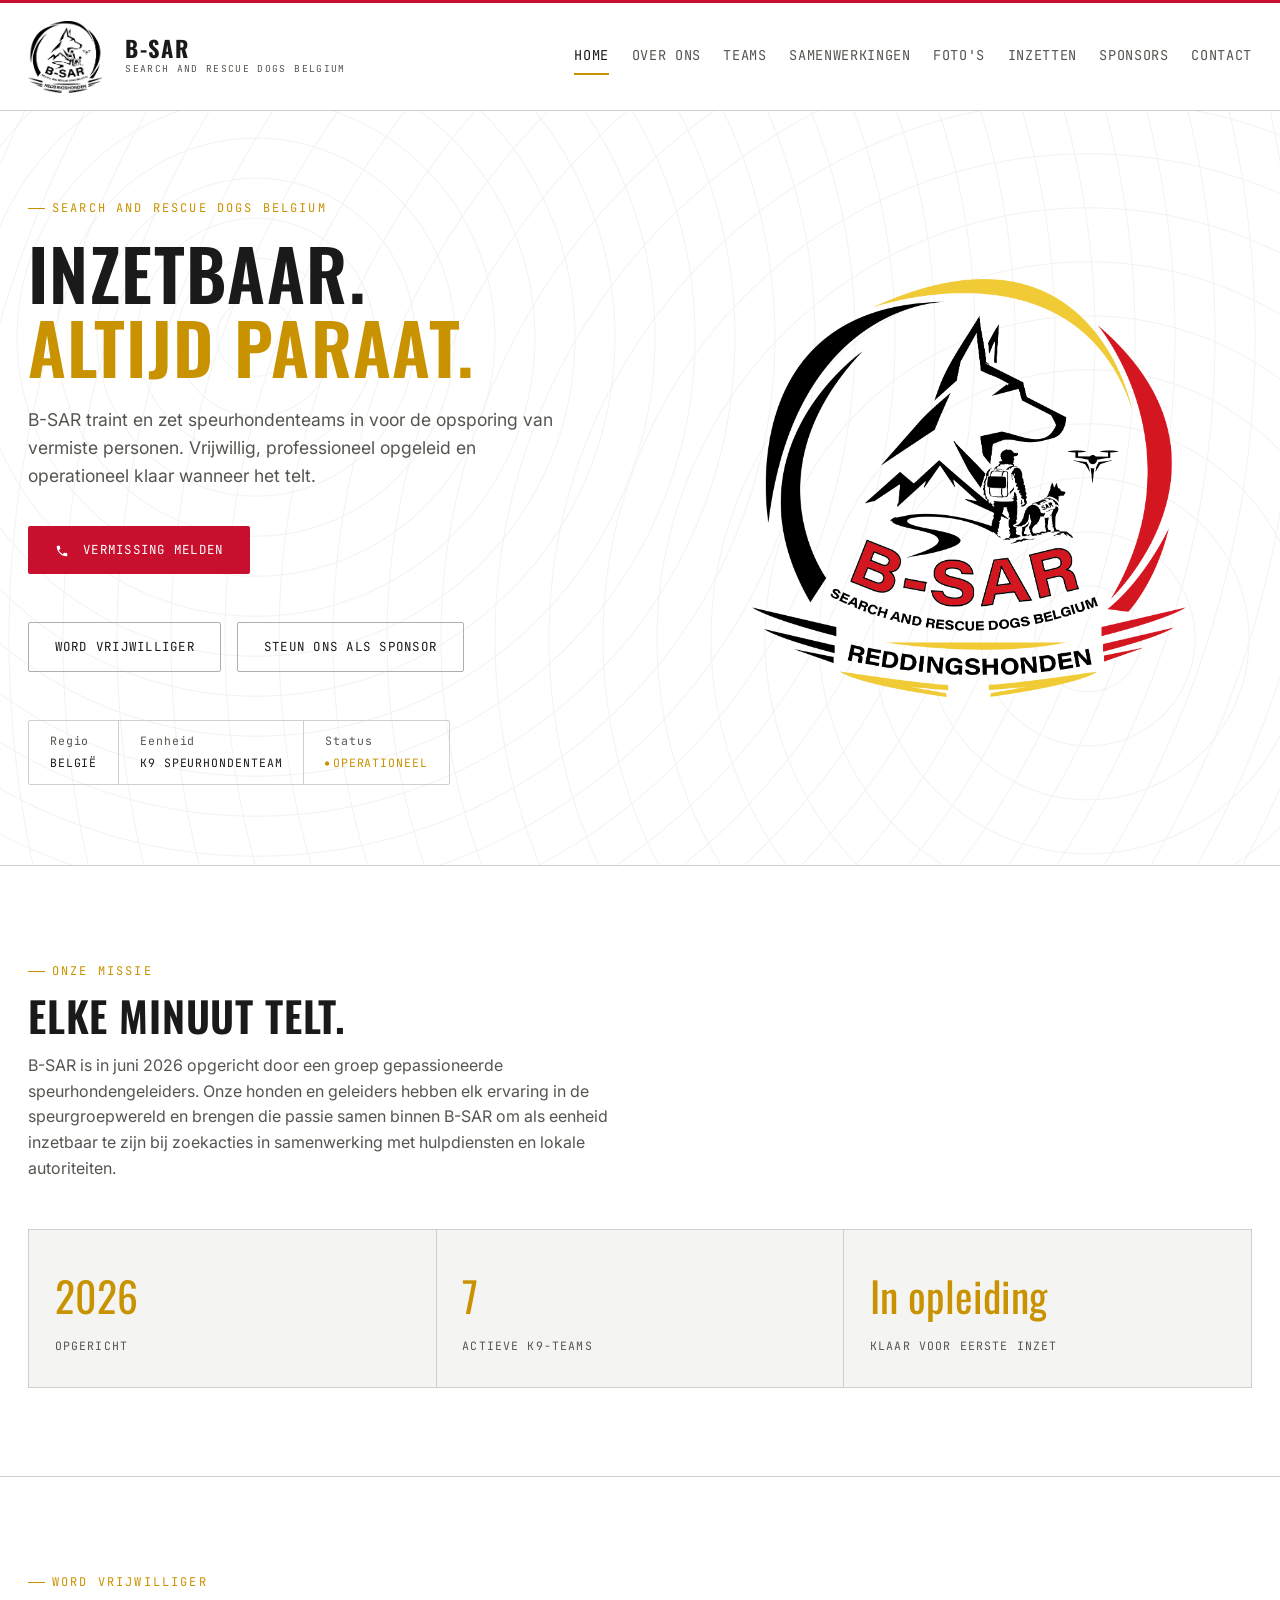
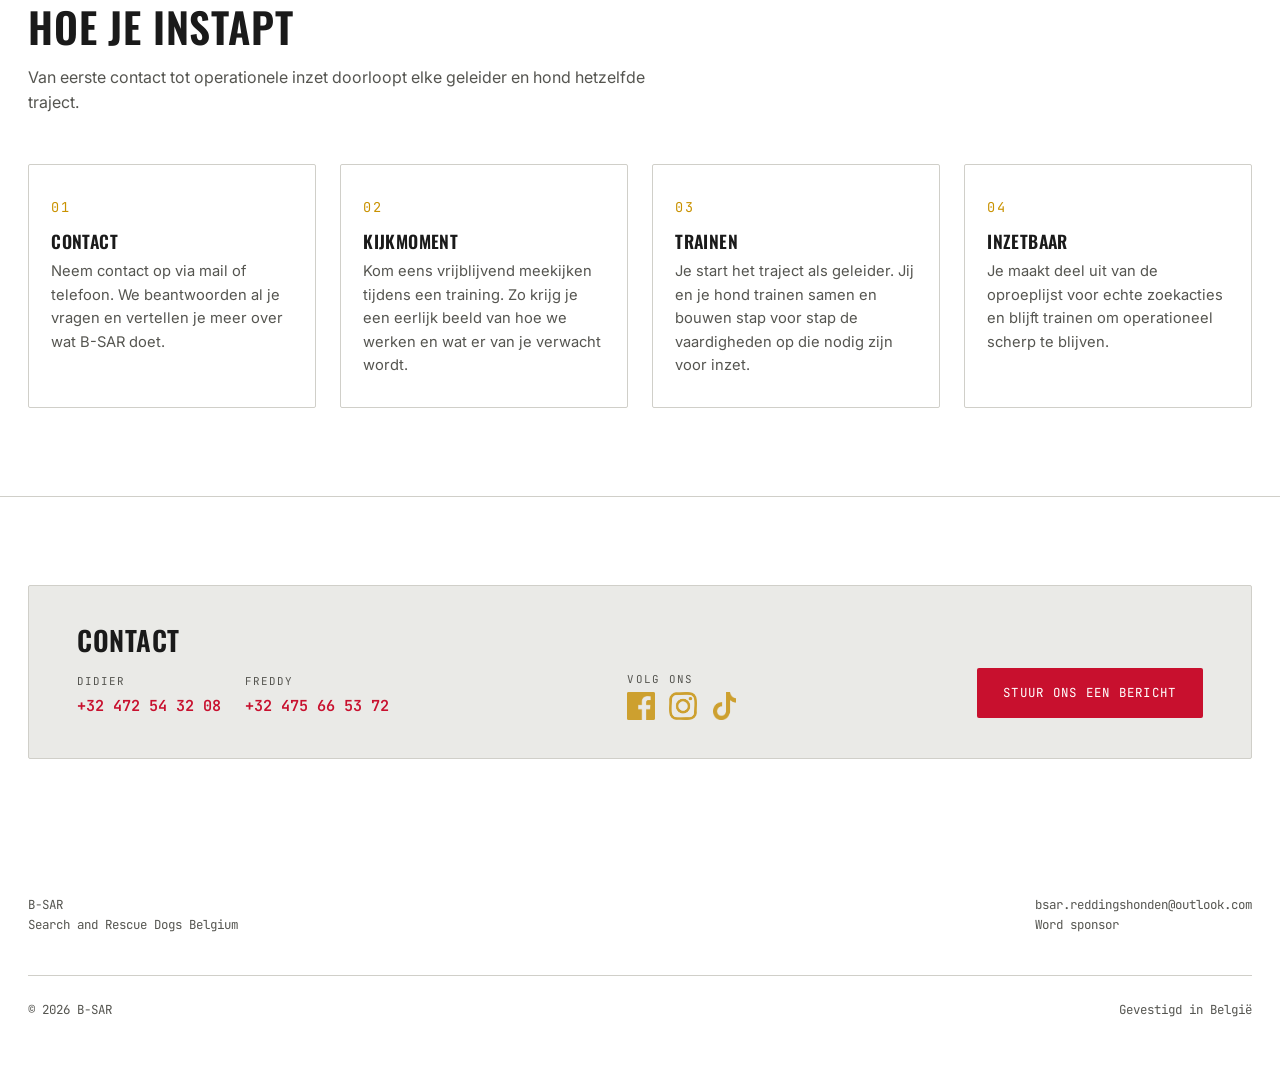
==== index.html @ 15062b4c "LOGO kleur naar ZWART" ====
<!DOCTYPE html>
<html lang="nl">
<head>
<meta charset="UTF-8">
<meta name="viewport" content="width=device-width, initial-scale=1.0">
<title>B-SAR - Search and Rescue Dogs Belgium</title>
<meta name="description" content="B-SAR is een Belgisch vrijwilligersteam van speurhonden en geleiders, opgericht in 2026 voor de opsporing van vermiste personen in België. Bij een vermissing: bel Didier +32 472 54 32 08 of Freddy +32 475 66 53 72.">
  <link rel="icon" type="image/x-icon" href="assets/favicoon/favicon.ico">
  <link rel="icon" type="image/svg+xml" href="assets/favicoon/favicon.svg">
  <link rel="icon" type="image/png" sizes="96x96" href="assets/favicoon/favicon-96x96.png">
  <link rel="apple-touch-icon" sizes="180x180" href="assets/favicoon/apple-touch-icon.png">
  <link rel="manifest" href="assets/favicoon/site.webmanifest">
  <link rel="preconnect" href="https://fonts.googleapis.com">
<link href="https://fonts.googleapis.com/css2?family=Oswald:wght@500;600;700&family=Inter:wght@400;500;600&family=JetBrains+Mono:wght@400;500&display=swap" rel="stylesheet">
<link rel="canonical" href="https://b-sar.be/">
<link rel="stylesheet" href="assets/style.css">
</head>
<body>

<header class="site-header">
  <div class="nav-bar">
    <a href="index.html" class="brand">
      <img src="assets/Logo/B-SARLOGO-ZWART.png" alt="B-SAR Search and Rescue Dogs Belgium - logo navigatie" class="brand-logo">
      <span class="brand-text">
        <span class="brand-title">B-SAR</span>
        <span class="brand-sub">Search and Rescue Dogs Belgium</span>
      </span>
    </a>
            <nav class="main-nav">
      <a href="index.html" class="active">Home</a>
      <a href="over-ons.html">Over ons</a>
      <a href="teams.html">Teams</a>
      <a href="samenwerkingen.html">Samenwerkingen</a>
      <a href="fotos.html">Foto's</a>
      <a href="inzetten.html">Inzetten</a>
      <a href="sponsors.html">Sponsors</a>
      <a href="#contact">Contact</a>
    </nav>
    <button class="nav-toggle" id="navToggle" aria-label="Menu openen">
      <span></span><span></span><span></span>
    </button>
  </div>
</header>

<main>

  <section class="hero">
    <div class="wrap hero-inner">
      <div class="hero-layout">
        <div class="hero-text">
          <span class="eyebrow">Search and Rescue Dogs Belgium</span>
          <h1>Inzetbaar.<br><span class="accent">Altijd paraat.</span></h1>
          <p class="lead">
            B-SAR traint en zet speurhondenteams in voor de opsporing
            van vermiste personen. Vrijwillig, professioneel opgeleid en
            operationeel klaar wanneer het telt.
          </p>
          <div class="cta-row">
            <div class="btn-contact-wrap">
              <button class="btn btn-contact" onclick="this.parentElement.classList.toggle('open')">
                <svg width="14" height="14" viewBox="0 0 24 24" fill="white" style="vertical-align:middle;margin-right:0.5em"><path d="M6.6 10.8c1.4 2.8 3.8 5.1 6.6 6.6l2.2-2.2c.3-.3.7-.4 1-.2 1.1.4 2.3.6 3.6.6.6 0 1 .4 1 1V20c0 .6-.4 1-1 1-9.4 0-17-7.6-17-17 0-.6.4-1 1-1h3.5c.6 0 1 .4 1 1 0 1.3.2 2.5.6 3.6.1.3 0 .7-.2 1L6.6 10.8z"/></svg>
                Vermissing melden
              </button>
              <div class="contact-dropdown">
                <p class="contact-label">Bel ons direct bij een vermissing</p>
                <a href="tel:+32472543208" class="contact-number">
                  <span class="contact-name">Didier</span>
                  <span class="contact-tel">+32 472 54 32 08</span>
                </a>
                <a href="tel:+32475665372" class="contact-number">
                  <span class="contact-name">Freddy</span>
                  <span class="contact-tel">+32 475 66 53 72</span>
                </a>
              </div>
            </div>
          </div>
          <div class="cta-row">
            <a href="#vrijwilliger" class="btn btn-outline">Word vrijwilliger</a>
            <a href="sponsors.html" class="btn btn-outline">Steun ons als sponsor</a>
          </div>
          <div class="status-strip">
            <div class="status-item">
              <span class="label">Regio</span>
              <span class="value">België</span>
            </div>
            <div class="status-item">
              <span class="label">Eenheid</span>
              <span class="value">K9 Speurhondenteam</span>
            </div>
            <div class="status-item">
              <span class="label">Status</span>
              <span class="value live">Operationeel</span>
            </div>
          </div>
        </div>
        <div class="hero-logo">
          <img src="assets/Logo/B-SARLOGO-KLEUR.png" alt="B-SAR Search and Rescue Dogs Belgium - speurhondenteam logo">
        </div>
      </div>
    </div>
  </section>

  <section id="missie">
    <div class="wrap">
      <div class="section-head">
        <span class="eyebrow">Onze missie</span>
        <h2>Elke minuut telt.</h2>
        <p>
          B-SAR is in juni 2026 opgericht door een groep gepassioneerde speurhondengeleiders.
          Onze honden en geleiders hebben elk ervaring in de speurgroepwereld
          en brengen die passie samen binnen B-SAR om als eenheid inzetbaar te zijn bij zoekacties
          in samenwerking met hulpdiensten en lokale autoriteiten.
        </p>
      </div>
      <div class="stat-grid">
        <div class="stat-card">
          <div class="num">2026</div>
          <div class="label">Opgericht</div>
        </div>
        <div class="stat-card">
          <div class="num">7</div>
          <div class="label">Actieve K9-teams</div>
        </div>
        <div class="stat-card">
          <div class="num">In opleiding</div>
          <div class="label">Klaar voor eerste inzet</div>
        </div>
      </div>
    </div>
  </section>

  <section id="vrijwilliger">
    <div class="wrap">
      <div class="section-head">
        <span class="eyebrow">Word vrijwilliger</span>
        <h2>Hoe je instapt</h2>
        <p>Van eerste contact tot operationele inzet doorloopt elke geleider en hond hetzelfde traject.</p>
      </div>
      <div class="step-grid">
        <div class="step-card">
          <span class="step-num">01</span>
          <h3>Contact</h3>
          <p>Neem contact op via mail of telefoon. We beantwoorden al je vragen en vertellen je meer over wat B-SAR doet.</p>
        </div>
        <div class="step-card">
          <span class="step-num">02</span>
          <h3>Kijkmoment</h3>
          <p>Kom eens vrijblijvend meekijken tijdens een training. Zo krijg je een eerlijk beeld van hoe we werken en wat er van je verwacht wordt.</p>
        </div>
        <div class="step-card">
          <span class="step-num">03</span>
          <h3>Trainen</h3>
          <p>Je start het traject als geleider. Jij en je hond trainen samen en bouwen stap voor stap de vaardigheden op die nodig zijn voor inzet.</p>
        </div>
        <div class="step-card">
          <span class="step-num">04</span>
          <h3>Inzetbaar</h3>
          <p>Je maakt deel uit van de oproeplijst voor echte zoekacties en blijft trainen om operationeel scherp te blijven.</p>
        </div>
      </div>
    </div>
  </section>

<section id="contact">
  <div class="wrap">
    <div class="cta-band">
      
      <!-- Linkerkant: Titel & Telefoonnummers -->
      <div class="cta-band-left">
        <h2>Contact</h2>
        <div class="cta-numbers">
          <div class="cta-number-item">
            <span class="cta-num-name">Didier</span>
            <a href="tel:+32472543208">+32 472 54 32 08</a>
          </div>
          <div class="cta-number-item">
            <span class="cta-num-name">Freddy</span>
            <a href="tel:+32475665372">+32 475 66 53 72</a>
          </div>
        </div>
      </div>

      <!-- Midden: Social Media -->
      <div class="cta-socials">
        <span class="cta-socials-label">Volg ons</span>
        <div class="cta-socials-icons">
          <a href="https://www.facebook.com/profile.php?id=61591280765750" target="_blank" rel="noopener noreferrer" title="Facebook" class="social-icon-btn">
            <img src="assets/SocialmediaLogo/facebook.png" alt="Facebook">
          </a>
          <a href="https://www.instagram.com/bsar.reddingshonden/" target="_blank" rel="noopener noreferrer" title="Instagram" class="social-icon-btn">
            <img src="assets/SocialmediaLogo/Insta.png" alt="Instagram">
          </a>
          <a href="https://www.tiktok.com/@bsar2026" target="_blank" rel="noopener noreferrer" title="TikTok" class="social-icon-btn">
            <img src="assets/SocialmediaLogo/Tiktok.png" alt="TikTok">
          </a>
        </div>
      </div>

      <!-- Rechterkant: Knop -->
      <div class="cta-band-right">
        <a href="mailto:bsar.reddingshonden@outlook.com" class="btn btn-primary">Stuur ons een bericht</a>
      </div>

    </div>
  </div>
</section>

</main>

<footer class="site-footer">
  <div class="wrap">
    <div class="footer-grid">
      <div>B-SAR<br>Search and Rescue Dogs Belgium</div>
      <div>
        <a href="mailto:bsar.reddingshonden@outlook.com">bsar.reddingshonden@outlook.com</a><br>
        <a href="sponsors.html">Word sponsor</a>
      </div>
    </div>
    <div class="footer-bottom">
      <span>© 2026 B-SAR</span>
      <span>Gevestigd in België</span>
    </div>
  </div>
</footer>

<script>
const toggle = document.getElementById('navToggle');
const nav = document.querySelector('nav.main-nav');
toggle.addEventListener('click', () => {
  toggle.classList.toggle('open');
  nav.classList.toggle('open');
});
document.addEventListener('click', (e) => {
  if (!e.target.closest('header')) {
    toggle.classList.remove('open');
    nav.classList.remove('open');
  }
});
</script>
</body>
</html>
---- assets/style.css ----
/* ===========================================================
   B-SAR - design tokens
   =========================================================== */
:root {
  --color-black: #ffffff;
  --color-charcoal: #f4f4f2;
  --color-panel: #eaeae7;
  --color-bone: #1a1a1a;
  --color-bone-dim: #555550;
  --color-yellow: #c99200;
  --color-red: #c8102e;
  --color-steel: #d0cfc9;
  --color-steel-light: #b0afa9;

  --font-display: "Oswald", sans-serif;
  --font-body: "Inter", sans-serif;
  --font-mono: "JetBrains Mono", monospace;

  --radius: 2px;
  --gap-section: 7rem;
  --content-width: 1280px;
}

* { box-sizing: border-box; margin: 0; padding: 0; }

html { scroll-behavior: smooth; }

body {
  background: var(--color-black);
  color: var(--color-bone);
  font-family: var(--font-body);
  line-height: 1.6;
  -webkit-font-smoothing: antialiased;
}

img { max-width: 100%; display: block; }
a { color: inherit; text-decoration: none; }

.wrap {
  max-width: var(--content-width);
  margin: 0 auto;
  padding: 0 1.75rem;
}

h1, h2, h3 {
  font-family: var(--font-display);
  text-transform: uppercase;
  letter-spacing: 0.02em;
  font-weight: 600;
  line-height: 1.05;
}

.eyebrow {
  font-family: var(--font-mono);
  font-size: 0.75rem;
  letter-spacing: 0.18em;
  text-transform: uppercase;
  color: var(--color-yellow);
  display: inline-flex;
  align-items: center;
  gap: 0.6em;
}
.eyebrow::before {
  content: "";
  width: 1.4em;
  height: 1px;
  background: var(--color-yellow);
}

/* ===========================================================
   HEADER / NAV
   =========================================================== */
header.site-header {
  position: sticky;
  top: 0;
  z-index: 50;
  background: rgba(255, 255, 255, 0.95);
  backdrop-filter: blur(6px);
  border-bottom: 1px solid var(--color-steel);
  border-top: 3px solid var(--color-red);
}

.nav-bar {
  display: flex;
  align-items: center;
  justify-content: space-between;
  padding: 1.1rem 1.75rem;
  max-width: var(--content-width);
  margin: 0 auto;
}

.brand {
  display: flex;
  align-items: center;
  gap: 0.7rem;
  font-family: var(--font-display);
  font-size: 1.15rem;
  letter-spacing: 0.04em;
  text-transform: uppercase;
}

.brand-logo {
  height: 72px;
  width: auto;
  display: block;
}

.brand-text {
  display: flex;
  flex-direction: column;
  justify-content: center;
  gap: 0.1rem;
}
.brand-title {
  font-family: var(--font-display);
  font-size: 1.4rem;
  font-weight: 700;
  letter-spacing: 0.06em;
  text-transform: uppercase;
  color: var(--color-bone);
  line-height: 1;
}
.brand-sub {
  font-family: var(--font-mono);
  font-size: 0.6rem;
  letter-spacing: 0.14em;
  text-transform: uppercase;
  color: var(--color-bone-dim);
}

.brand small {
  display: block;
  font-family: var(--font-mono);
  font-size: 0.6rem;
  letter-spacing: 0.18em;
  color: var(--color-bone-dim);
  text-transform: uppercase;
  margin-top: 2px;
}

nav.main-nav {
  display: flex;
  gap: 1.4rem;
  font-family: var(--font-mono);
  font-size: 0.85rem;
  letter-spacing: 0.05em;
  text-transform: uppercase;
}

nav.main-nav a {
  color: var(--color-bone-dim);
  padding: 0.4rem 0;
  border-bottom: 2px solid transparent;
  transition: color 0.2s, border-color 0.2s;
}
nav.main-nav a:hover,
nav.main-nav a.active {
  color: var(--color-bone);
  border-color: var(--color-yellow);
}

.nav-toggle { display: none; }

/* ===========================================================
   HERO
   =========================================================== */
.hero {
  position: relative;
  padding: 5rem 0 5rem;
  overflow: visible;
  border-bottom: 1px solid var(--color-steel);
}

.hero::before {
  content: "";
  position: absolute;
  inset: 0;
  opacity: 0.16;
  background-image:
    repeating-radial-gradient(circle at 20% 30%, transparent 0, transparent 38px, var(--color-steel-light) 39px, transparent 40px),
    repeating-radial-gradient(circle at 85% 70%, transparent 0, transparent 52px, var(--color-steel-light) 53px, transparent 54px);
  pointer-events: none;
  overflow: hidden;
}

.hero-layout {
  display: grid;
  grid-template-columns: 1fr 500px;
  align-items: center;
  gap: 4rem;
}
.hero-logo {
  width: 500px;
  flex-shrink: 0;
  display: flex;
  flex-direction: row;
  align-items: center;
  justify-content: center;
  gap: 1.5rem;
}
.hero-logo img {
  width: 220px;
  height: auto;
  flex-shrink: 0;
}
.hero-brand-block {
  display: flex;
  flex-direction: column;
  justify-content: center;
}
.hero-brand-name {
  display: block;
  font-family: var(--font-display);
  font-size: 2.6rem;
  font-weight: 700;
  letter-spacing: 0.06em;
  text-transform: uppercase;
  color: var(--color-bone);
  line-height: 1;
}
.hero-brand-sub {
  display: block;
  font-family: var(--font-mono);
  font-size: 0.72rem;
  letter-spacing: 0.18em;
  text-transform: uppercase;
  color: var(--color-bone-dim);
  margin-top: 0.4rem;
}
.hero-logo img {
  width: 100%;
  height: auto;
}
@media (max-width: 860px) {
  .hero-layout {
    grid-template-columns: 1fr;
  }
  .hero-logo {
    width: 300px;
    margin: 0 auto;
  }
}

.hero-inner { position: relative; max-width: var(--content-width); }

.hero h1 {
  font-size: clamp(2.6rem, 6vw, 4.4rem);
  margin: 1.1rem 0 1.4rem;
}
.hero h1 .accent { color: var(--color-yellow); }

.hero p.lead {
  font-size: 1.1rem;
  color: var(--color-bone-dim);
  max-width: 540px;
  margin-bottom: 2.2rem;
}

.cta-row { display: flex; gap: 1rem; flex-wrap: wrap; margin-bottom: 3rem; align-items: flex-start; }

.btn-contact-wrap {
  position: relative;
}
.btn-contact {
  font-family: var(--font-mono);
  font-size: 0.78rem;
  letter-spacing: 0.1em;
  text-transform: uppercase;
  padding: 0.9rem 1.6rem;
  border-radius: var(--radius);
  border: none;
  cursor: pointer;
  background: var(--color-red);
  color: #fff;
  transition: background 0.2s, transform 0.15s;
}
.btn-contact:hover { background: #e8112f; transform: translateY(-1px); }

.contact-dropdown {
  display: none;
  position: absolute;
  top: calc(100% + 0.6rem);
  left: 0;
  background: #fff;
  border: 1px solid var(--color-steel);
  border-radius: var(--radius);
  min-width: 260px;
  box-shadow: 0 8px 24px rgba(0,0,0,0.12);
  z-index: 100;
  overflow: hidden;
}
.btn-contact-wrap.open .contact-dropdown { display: block; }

.contact-label {
  font-family: var(--font-mono);
  font-size: 0.68rem;
  letter-spacing: 0.1em;
  text-transform: uppercase;
  color: var(--color-bone-dim);
  padding: 0.9rem 1.2rem 0.6rem;
  border-bottom: 1px solid var(--color-steel);
}
.contact-number {
  display: flex;
  justify-content: space-between;
  align-items: center;
  padding: 0.9rem 1.2rem;
  border-bottom: 1px solid var(--color-steel);
  transition: background 0.15s;
  text-decoration: none;
}
.contact-number:last-child { border-bottom: none; }
.contact-number:hover { background: #f4f4f2; }
.contact-name {
  font-family: var(--font-body);
  font-size: 0.88rem;
  color: #1a1a1a;
  font-weight: 500;
}
.contact-tel {
  font-family: var(--font-mono);
  font-size: 0.82rem;
  color: var(--color-red);
  font-weight: 600;
}

.btn {
  font-family: var(--font-mono);
  font-size: 0.78rem;
  letter-spacing: 0.1em;
  text-transform: uppercase;
  padding: 0.9rem 1.6rem;
  border-radius: var(--radius);
  border: 1px solid transparent;
  display: inline-block;
  transition: transform 0.15s, background 0.2s, border-color 0.2s;
}
.btn:hover { transform: translateY(-1px); }

.btn-primary {
  background: var(--color-red);
  color: #ffffff;
}
.btn-primary:hover { background: #e8112f; }

.btn-outline {
  border-color: var(--color-steel-light);
  color: var(--color-bone);
}
.btn-outline:hover { border-color: var(--color-bone); }

/* status readout strip */
.status-strip {
  display: flex;
  flex-wrap: nowrap;
  gap: 0;
  border: 1px solid var(--color-steel);
  border-radius: var(--radius);
  width: fit-content;
  max-width: 100%;
}
.status-item {
  font-family: var(--font-mono);
  font-size: 0.72rem;
  letter-spacing: 0.08em;
  padding: 0.7rem 1.3rem;
  border-right: 1px solid var(--color-steel);
}
.status-item:last-child { border-right: none; }
.status-item .label { color: var(--color-bone-dim); display: block; margin-bottom: 0.2rem; }
.status-item .value { color: var(--color-bone); text-transform: uppercase; }
.status-item .value.live { color: var(--color-yellow); }
.status-item .value.live::before {
  content: "●";
  margin-right: 0.4em;
  font-size: 0.6em;
  vertical-align: middle;
}

/* ===========================================================
   SECTIONS (general)
   =========================================================== */
section { padding: 5.5rem 0; border-bottom: 1px solid var(--color-steel); }
section:last-of-type { border-bottom: none; }

.section-head { max-width: 620px; margin-bottom: 3rem; }
.section-head h2 { font-size: clamp(1.8rem, 3.4vw, 2.6rem); margin-top: 0.8rem; }
.section-head p { color: var(--color-bone-dim); margin-top: 1rem; }

/* mission stats */
.stat-grid {
  display: grid;
  grid-template-columns: repeat(3, 1fr);
  gap: 1px;
  background: var(--color-steel);
  border: 1px solid var(--color-steel);
}
.stat-card {
  background: var(--color-charcoal);
  padding: 2rem 1.6rem;
}
.stat-card .num {
  font-family: var(--font-display);
  font-size: 2.6rem;
  color: var(--color-yellow);
}
.stat-card .label {
  font-family: var(--font-mono);
  font-size: 0.72rem;
  letter-spacing: 0.1em;
  text-transform: uppercase;
  color: var(--color-bone-dim);
  margin-top: 0.5rem;
}

/* process steps */
.step-grid {
  display: grid;
  grid-template-columns: repeat(4, 1fr);
  gap: 1.5rem;
}
.step-card {
  border: 1px solid var(--color-steel);
  border-radius: var(--radius);
  padding: 1.8rem 1.4rem;
  position: relative;
}
.step-card .step-num {
  font-family: var(--font-mono);
  color: var(--color-yellow);
  font-size: 0.85rem;
  letter-spacing: 0.1em;
}
.step-card h3 {
  font-size: 1.1rem;
  margin: 0.8rem 0 0.6rem;
}
.step-card p { color: var(--color-bone-dim); font-size: 0.92rem; }

/* sponsor logo grid */
.logo-grid {
  display: grid;
  grid-template-columns: repeat(4, 1fr);
  gap: 1px;
  background: var(--color-steel);
  border: 1px solid var(--color-steel);
}
.logo-slot {
  background: var(--color-charcoal);
  aspect-ratio: 16 / 9;
  display: flex;
  align-items: center;
  justify-content: center;
  font-family: var(--font-mono);
  font-size: 0.7rem;
  letter-spacing: 0.08em;
  text-transform: uppercase;
  color: var(--color-steel-light);
  text-align: center;
  padding: 1rem;
}

/* ===========================================================
   TEAM ROSTER (3 kolommen desktop)
   =========================================================== */
.roster-grid {
  display: grid;
  grid-template-columns: repeat(3, 1fr);
  gap: 1px;
  background: var(--color-steel);
  border: 1px solid var(--color-steel);
}
.roster-card {
  background: var(--color-charcoal);
  padding: 1.8rem 1.5rem;
}
.roster-card .roster-tag {
  font-family: var(--font-mono);
  font-size: 0.68rem;
  letter-spacing: 0.12em;
  text-transform: uppercase;
  color: var(--color-yellow);
}
.roster-photo {
  aspect-ratio: 4 / 5;
  background: var(--color-panel);
  border: 1px solid var(--color-steel);
  border-radius: var(--radius);
  margin: 0.8rem 0 1rem;
  display: flex;
  align-items: center;
  justify-content: center;
  overflow: hidden;
}
.roster-photo img {
  width: 100%;
  height: 100%;
  object-fit: cover;
  padding: 0;
  box-sizing: border-box;
}
.roster-card h3 {
  font-size: 1.3rem;
  margin-bottom: 0.3rem;
}
.roster-card .breed {
  font-family: var(--font-mono);
  font-size: 0.7rem;
  letter-spacing: 0.08em;
  text-transform: uppercase;
  color: var(--color-yellow);
  margin-bottom: 0.7rem;
}
.roster-card .handler {
  font-family: var(--font-mono);
  font-size: 0.78rem;
  color: var(--color-bone-dim);
}
.roster-card .handler span {
  display: block;
  font-size: 0.65rem;
  letter-spacing: 0.1em;
  text-transform: uppercase;
  color: var(--color-steel-light);
  margin-bottom: 0.2rem;
}

/* ===========================================================
   SUPPORT TEAM
   =========================================================== */
.support-list {
  border: 1px solid var(--color-steel);
  border-radius: var(--radius);
}
.support-item {
  display: flex;
  align-items: center;
  gap: 2rem;
  padding: 1.8rem 2rem;
  border-bottom: 1px solid var(--color-steel);
  background: #ffffff;
}
.support-item:last-child { border-bottom: none; }
.support-item .support-photo {
  width: 170px;
  height: 170px;
  flex-shrink: 0;
  background: var(--color-panel);
  border: 1px solid var(--color-steel);
  border-radius: var(--radius);
  display: flex;
  align-items: center;
  justify-content: center;
  overflow: hidden;
}
.support-item .support-photo img {
  width: 100%;
  height: 100%;
  object-fit: cover;
  padding: 0;
  box-sizing: border-box;
}
.support-item h3 {
  font-size: 1.4rem;
  margin-bottom: 0.3rem;
}
.support-item p {
  font-family: var(--font-mono);
  font-size: 0.75rem;
  letter-spacing: 0.06em;
  text-transform: uppercase;
  color: var(--color-bone-dim);
}

/* ===========================================================
   SLIDER (fotos.html)
   =========================================================== */
.slider-container {
  position: relative;
  max-width: 1100px; /* Groter gemaakt voor betere zichtbaarheid */
  margin: 0 auto;
  overflow: hidden;
  border: 1px solid var(--color-steel);
  border-radius: var(--radius);
  background: var(--color-panel);
}

.slider-track {
  display: flex;
  transition: transform 0.5s ease-in-out;
  width: 100%;
}

.slide {
  min-width: 100%;
  aspect-ratio: 16 / 9;
  display: flex;
  align-items: center;
  justify-content: center;
  overflow: hidden;
}

.slide img {
  width: 100%;
  height: 100%;
  object-fit: contain;
  display: block;
}

.slider-btn {
  position: absolute;
  top: 50%;
  transform: translateY(-50%);
  background: rgba(26, 26, 26, 0.7);
  color: #fff;
  border: 1px solid var(--color-steel);
  font-size: 1.5rem;
  padding: 0.6rem 1rem;
  cursor: pointer;
  z-index: 10;
  transition: background 0.2s, color 0.2s;
  user-select: none;
}

.slider-btn:hover {
  background: var(--color-red);
  color: #fff;
}

.slider-btn.prev { left: 10px; }
.slider-btn.next { right: 10px; }

.slider-dots {
  display: flex;
  justify-content: center;
  gap: 8px;
  margin-top: 1rem;
  flex-wrap: wrap;
}

.dot {
  width: 10px;
  height: 10px;
  border-radius: 50%;
  background: var(--color-steel);
  cursor: pointer;
  transition: background 0.2s;
}

.dot.active {
  background: var(--color-red);
}

/* sponsor tiers */
.tier-grid {
  display: grid;
  grid-template-columns: repeat(3, 1fr);
  gap: 1.5rem;
}
.tier-card {
  border: 1px solid var(--color-steel);
  border-radius: var(--radius);
  padding: 2.2rem 1.8rem;
  display: flex;
  flex-direction: column;
}
.tier-card.featured { border-color: var(--color-red); }
.tier-card .tier-eyebrow {
  font-family: var(--font-mono);
  font-size: 0.7rem;
  letter-spacing: 0.12em;
  color: var(--color-bone-dim);
  text-transform: uppercase;
}
.tier-card h3 { font-size: 1.5rem; margin: 0.5rem 0 1.2rem; }
.tier-card ul { list-style: none; flex-grow: 1; margin-bottom: 1.6rem; }
.tier-card li {
  font-size: 0.92rem;
  color: var(--color-bone-dim);
  padding: 0.5rem 0;
  border-top: 1px solid var(--color-steel);
}
.tier-card li:first-child { border-top: none; }

/* contact / cta band */
.cta-band {
  background: var(--color-panel);
  border: 1px solid var(--color-steel);
  border-radius: var(--radius);
  padding: 3rem;
  display: flex;
  align-items: center;
  justify-content: space-between;
  gap: 2rem;
  flex-wrap: wrap;
}
.cta-band h2 { font-size: 1.7rem; max-width: 420px; }

/* ===========================================================
   FOOTER
   =========================================================== */
footer.site-footer {
  padding: 3rem 0;
  font-family: var(--font-mono);
  font-size: 0.78rem;
  color: var(--color-bone-dim);
}
.footer-grid {
  display: flex;
  justify-content: space-between;
  flex-wrap: wrap;
  gap: 2rem;
}
.footer-grid a:hover { color: var(--color-bone); }
.footer-bottom {
  margin-top: 2.5rem;
  padding-top: 1.5rem;
  border-top: 1px solid var(--color-steel);
  display: flex;
  justify-content: space-between;
  flex-wrap: wrap;
  gap: 0.5rem;
}

/* ===========================================================
   PAGE HEADER
   =========================================================== */
.page-header {
  padding: 4.5rem 0 3rem;
  border-bottom: 1px solid var(--color-steel);
}
.page-header h1 { font-size: clamp(2.2rem, 5vw, 3.2rem); margin-top: 1rem; }
.page-header p { color: var(--color-bone-dim); max-width: 560px; margin-top: 1rem; }

/* ===========================================================
   RESPONSIVE - TABLET (max 860px)
   =========================================================== */
@media (max-width: 860px) {
  .step-grid, .tier-grid { grid-template-columns: 1fr 1fr; }
  .stat-grid { grid-template-columns: 1fr 1fr; }
  .logo-grid { grid-template-columns: repeat(2, 1fr); }
  .roster-grid { grid-template-columns: repeat(2, 1fr); }

  .hero-layout {
    grid-template-columns: 1fr;
    text-align: center;
  }
  .hero-logo {
    width: 240px;
    margin: 0 auto;
    order: -1;
  }
  .hero p.lead { max-width: 100%; }
  .cta-row { justify-content: center; }
  .status-strip { margin: 0 auto; }
  .eyebrow { justify-content: center; }
}

/* ===========================================================
   RESPONSIVE - MOBILE (max 640px)
   =========================================================== */
@media (max-width: 640px) {

  nav.main-nav {
    display: none;
    flex-direction: column;
    gap: 0;
    position: absolute;
    top: 100%;
    left: 0;
    right: 0;
    background: rgba(255,255,255,0.98);
    border-bottom: 2px solid var(--color-red);
    box-shadow: 0 8px 24px rgba(0,0,0,0.08);
    z-index: 100;
    padding: 0.5rem 0;
  }
  nav.main-nav.open { display: flex; }
  nav.main-nav a {
    padding: 0.9rem 1.75rem;
    border-bottom: 1px solid var(--color-steel);
    border-left: none;
  }
  nav.main-nav a:last-child { border-bottom: none; }
  nav.main-nav a.active { border-bottom-color: var(--color-steel); color: var(--color-bone); }
  nav.main-nav a.active::after {
    content: "";
    display: block;
  }

  .nav-toggle {
    display: flex;
    flex-direction: column;
    gap: 5px;
    cursor: pointer;
    padding: 0.4rem;
    background: none;
    border: none;
  }
  .nav-toggle span {
    display: block;
    width: 24px;
    height: 2px;
    background: var(--color-bone);
    border-radius: 2px;
    transition: all 0.25s;
  }
  .nav-toggle.open span:nth-child(1) { transform: translateY(7px) rotate(45deg); }
  .nav-toggle.open span:nth-child(2) { opacity: 0; }
  .nav-toggle.open span:nth-child(3) { transform: translateY(-7px) rotate(-45deg); }

  header.site-header { position: relative; }

  .brand-logo { height: 48px; }
  .brand-title { font-size: 1rem; }
  .brand-sub { display: none; }
  .nav-bar { padding: 0.8rem 1.2rem; }

  .hero { padding: 2.5rem 0 3rem; }
  .hero-layout {
    grid-template-columns: 1fr;
    gap: 1.5rem;
    text-align: center;
  }
  .hero-logo { width: 180px; margin: 0 auto; order: -1; }
  .hero h1 { font-size: 2.4rem; }
  .hero p.lead { font-size: 1rem; }
  .cta-row { flex-direction: column; align-items: stretch; }
  .btn-contact-wrap { width: 100%; }
  .btn-contact { width: 100%; }
  .btn { text-align: center; }

  .status-strip {
    flex-direction: column;
    width: 100%;
  }
  .status-item { border-right: none; border-bottom: 1px solid var(--color-steel); }
  .status-item:last-child { border-bottom: none; }

  section { padding: 3rem 0; }
  .section-head { margin-bottom: 2rem; }

  .step-grid,
  .tier-grid,
  .logo-grid,
  .roster-grid { grid-template-columns: 1fr; }
  .stat-grid { grid-template-columns: 1fr; }

  .cta-band {
    flex-direction: column;
    align-items: flex-start;
    padding: 1.8rem;
  }
  .cta-band h2 { font-size: 1.3rem; }

  .page-header { padding: 2.5rem 0 2rem; }

  .support-item .support-photo { width: 120px; height: 120px; }

  .contact-dropdown { min-width: 100%; left: 0; right: 0; }

  .wrap { padding: 0 1.1rem; }
}

@media (prefers-reduced-motion: reduce) {
  html { scroll-behavior: auto; }
  .btn { transition: none; }
  .nav-toggle span { transition: none; }
}

/* ===========================================================
   BETA BANNER & CTA NUMBERS
   =========================================================== */
.beta-banner {
  background: #1a1a1a;
  color: #e9e5d8;
  text-align: center;
  padding: 0.55rem 1.2rem;
  font-family: var(--font-mono);
  font-size: 0.7rem;
  letter-spacing: 0.1em;
  text-transform: uppercase;
}
.beta-banner span {
  color: var(--color-yellow);
  margin-right: 0.6em;
}

.cta-numbers {
  display: flex;
  gap: 1.5rem;
  flex-wrap: wrap;
  margin-top: 1.2rem;
}
.cta-number-item {
  display: flex;
  flex-direction: column;
  font-family: var(--font-mono);
}
.cta-number-item .cta-num-name {
  font-size: 0.68rem;
  letter-spacing: 0.1em;
  text-transform: uppercase;
  color: var(--color-bone-dim);
  margin-bottom: 0.2rem;
}
.cta-number-item a {
  font-size: 0.95rem;
  font-weight: 600;
  color: var(--color-red);
  text-decoration: none;
}
.cta-number-item a:hover { text-decoration: underline; }
/* ===========================================================
   CTA BAND & SOCIAL MEDIA UITLIJNING
   =========================================================== */
.cta-band {
  display: flex;
  align-items: flex-end; /* Lijnt alles onderaan uit op gelijke hoogte */
  justify-content: space-between;
  gap: 2rem;
  background: var(--color-panel);
  border: 1px solid var(--color-steel);
  border-radius: var(--radius);
  padding: 2.5rem 3rem;
}

.cta-band-left h2 {
  margin-bottom: 1.2rem;
}

.cta-socials {
  display: flex;
  flex-direction: column;
  gap: 0.4rem;
}

.cta-socials-label {
  font-family: var(--font-mono);
  font-size: 0.68rem;
  letter-spacing: 0.12em;
  text-transform: uppercase;
  color: var(--color-bone-dim);
}

.cta-socials-icons {
  display: flex;
  align-items: center;
  gap: 0.85rem;
  height: 24px; /* Zorgt dat de hoogte van de icoon-rij exact klopt met de tekst */
}

.social-icon-btn {
  display: inline-flex;
  align-items: center;
  justify-content: center;
  background: transparent;
  border: none;
  transition: transform 0.2s ease, opacity 0.2s ease;
  opacity: 0.85;
}

.social-icon-btn img {
  width: 28px;
  height: 28px;
  object-fit: contain;
  display: block;
}

.social-icon-btn:hover {
  transform: translateY(-2px) scale(1.08);
  opacity: 1;
}

/* Responsive mobiel */
@media (max-width: 860px) {
  .cta-band {
    flex-direction: column;
    align-items: flex-start;
    padding: 2rem;
    gap: 1.8rem;
  }

  .cta-band-right {
    width: 100%;
  }

  .cta-band-right .btn {
    width: 100%;
    text-align: center;
  }
}
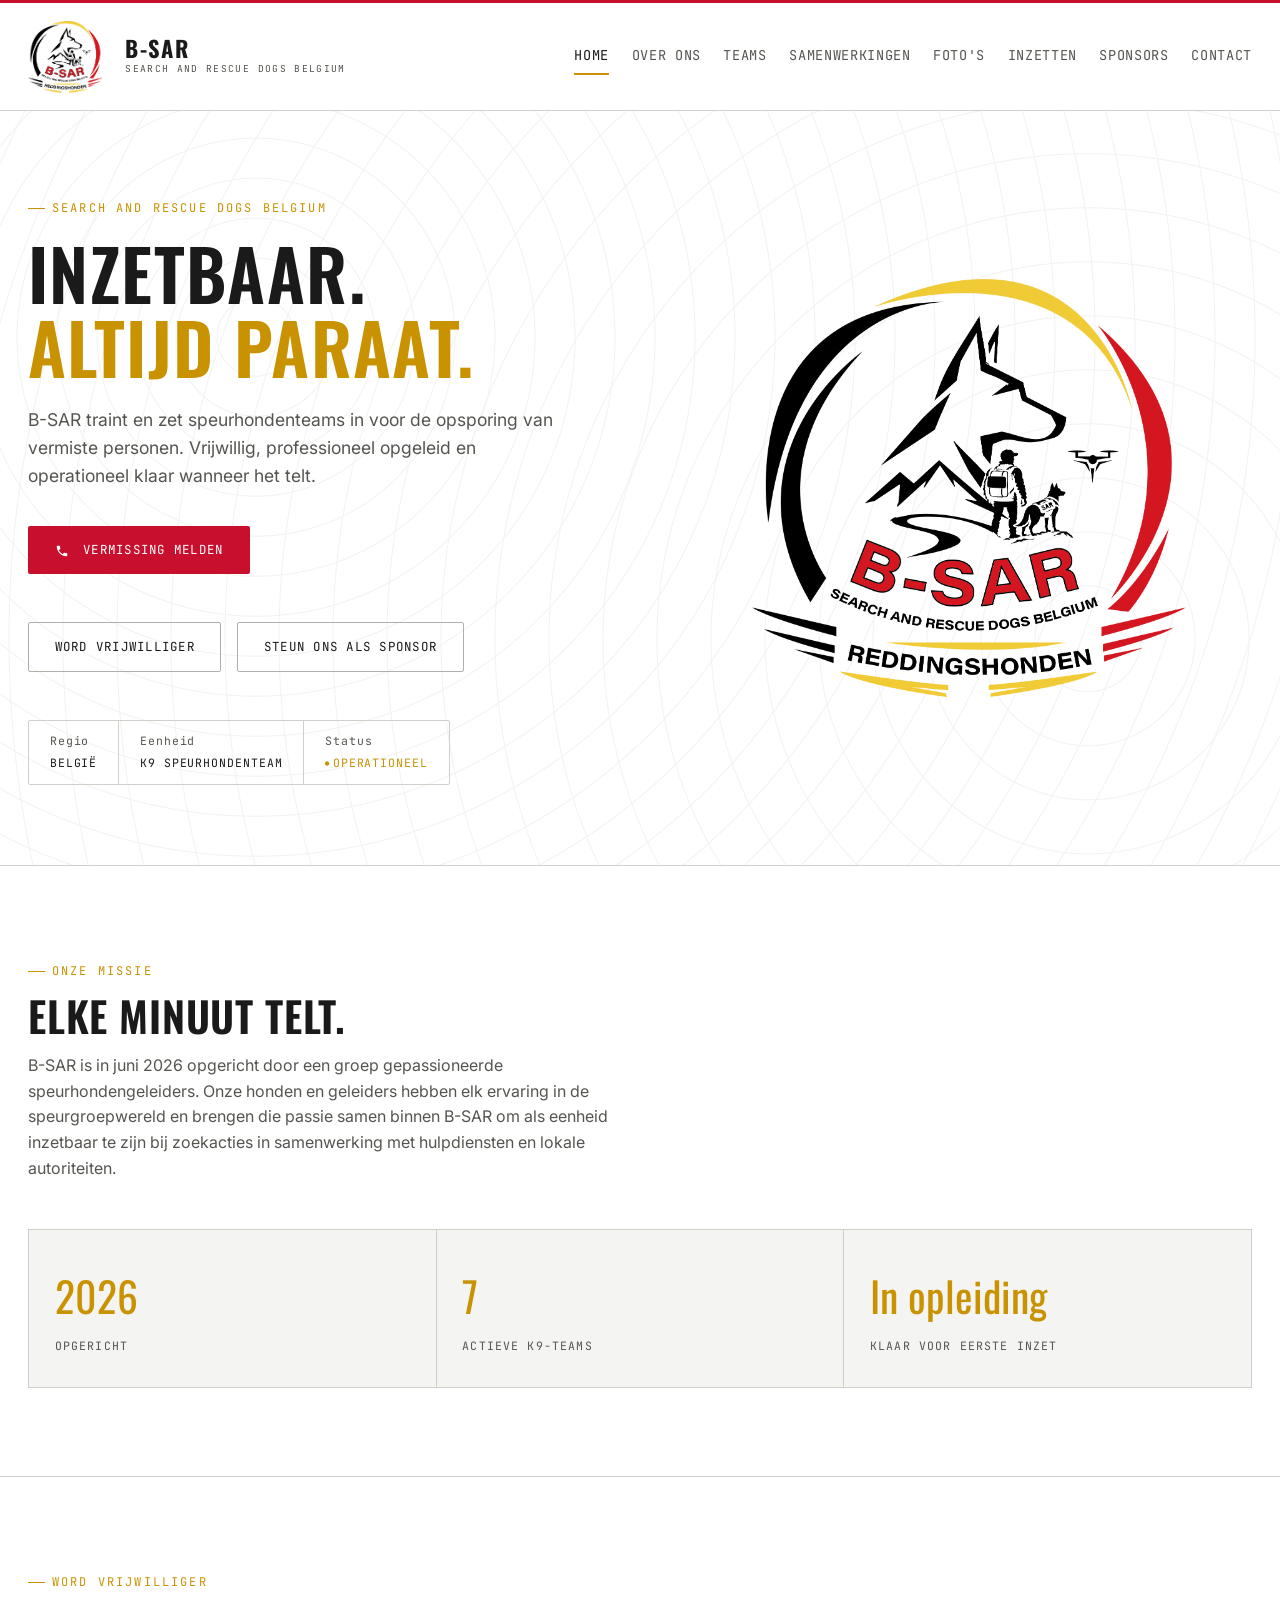
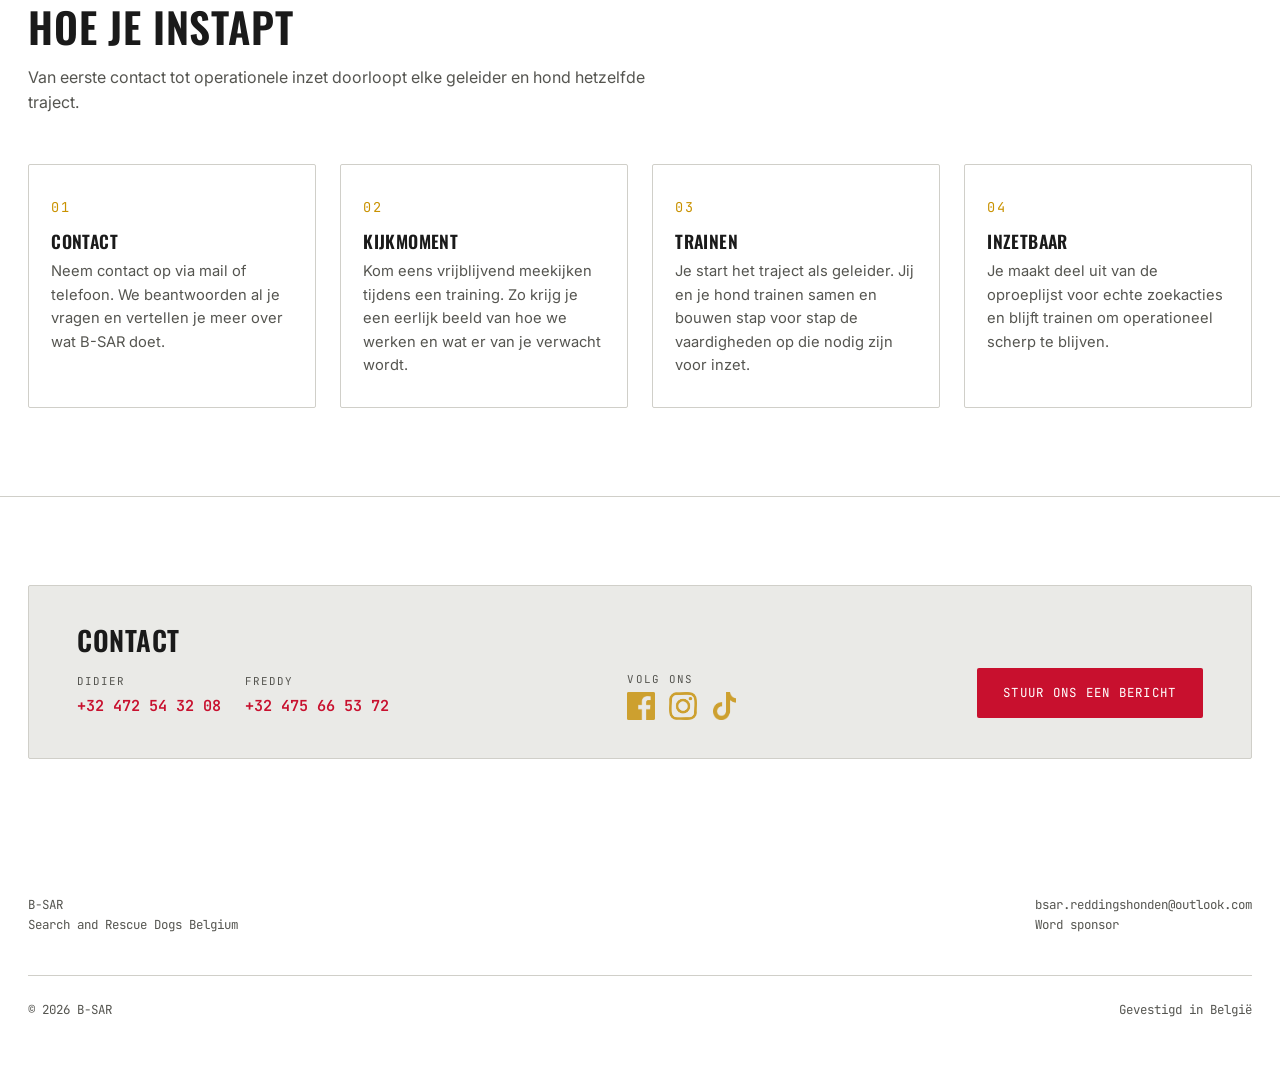
==== commit 93d3784f: "collor back" ====
--- a/index.html
+++ b/index.html
@@ -20,7 +20,7 @@
 <header class="site-header">
   <div class="nav-bar">
     <a href="index.html" class="brand">
-      <img src="assets/Logo/B-SARLOGO-ZWART.png" alt="B-SAR Search and Rescue Dogs Belgium - logo navigatie" class="brand-logo">
+      <img src="assets/Logo/B-SARLOGO-KLEUR.png" alt="B-SAR Search and Rescue Dogs Belgium - logo navigatie" class="brand-logo">
       <span class="brand-text">
         <span class="brand-title">B-SAR</span>
         <span class="brand-sub">Search and Rescue Dogs Belgium</span>
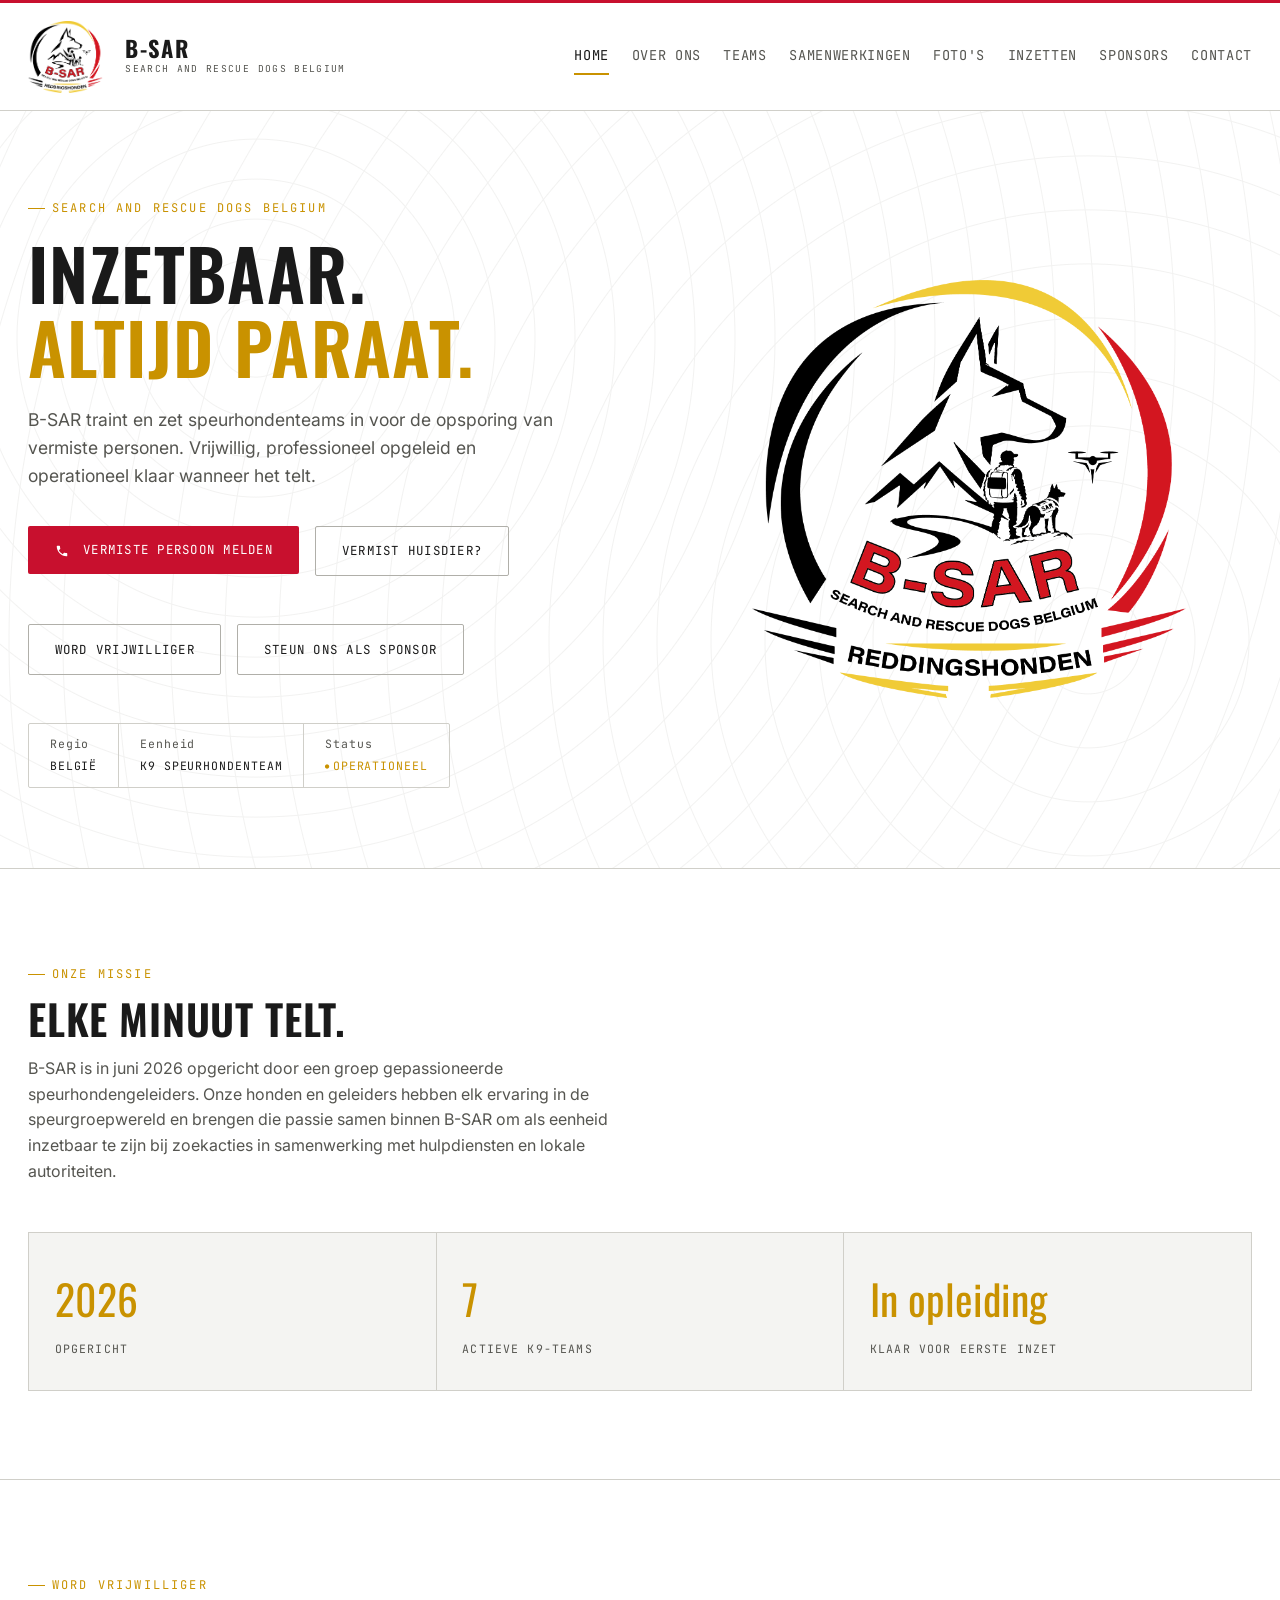
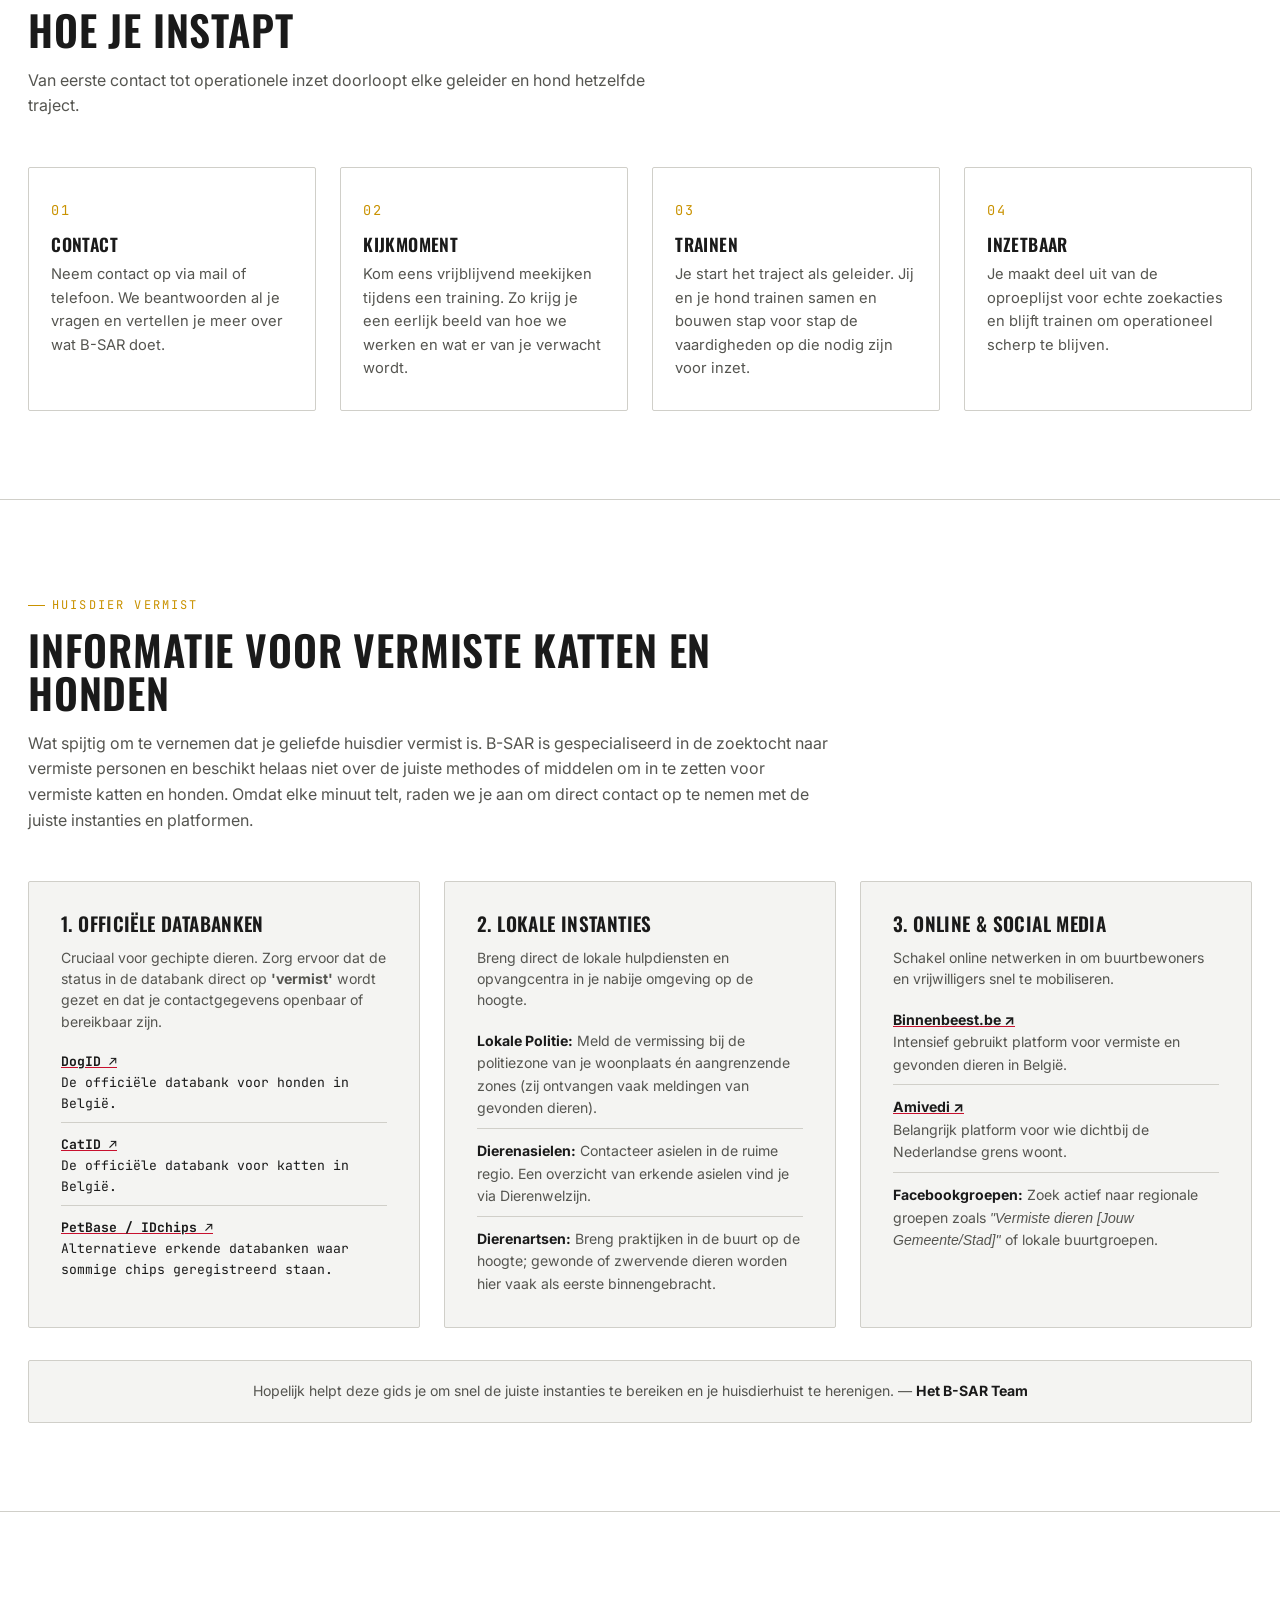
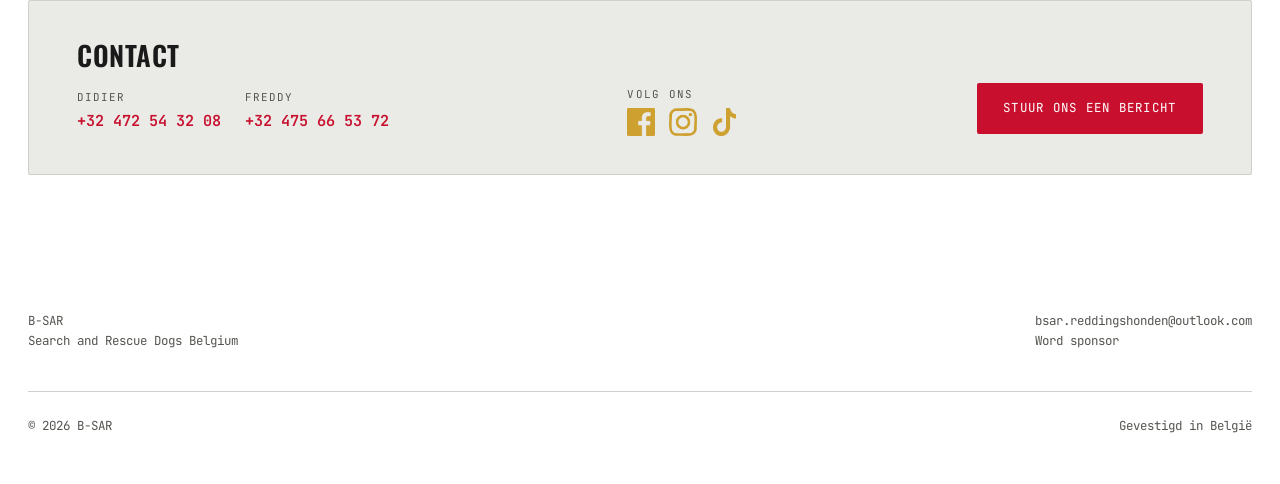
==== commit dfb85f11: "add missing pets" ====
--- a/index.html
+++ b/index.html
@@ -26,7 +26,7 @@
         <span class="brand-sub">Search and Rescue Dogs Belgium</span>
       </span>
     </a>
-            <nav class="main-nav">
+    <nav class="main-nav">
       <a href="index.html" class="active">Home</a>
       <a href="over-ons.html">Over ons</a>
       <a href="teams.html">Teams</a>
@@ -56,10 +56,11 @@
             operationeel klaar wanneer het telt.
           </p>
           <div class="cta-row">
+            <!-- Knop 1: Vermiste persoon melden (Belknop met dropdown) -->
             <div class="btn-contact-wrap">
               <button class="btn btn-contact" onclick="this.parentElement.classList.toggle('open')">
                 <svg width="14" height="14" viewBox="0 0 24 24" fill="white" style="vertical-align:middle;margin-right:0.5em"><path d="M6.6 10.8c1.4 2.8 3.8 5.1 6.6 6.6l2.2-2.2c.3-.3.7-.4 1-.2 1.1.4 2.3.6 3.6.6.6 0 1 .4 1 1V20c0 .6-.4 1-1 1-9.4 0-17-7.6-17-17 0-.6.4-1 1-1h3.5c.6 0 1 .4 1 1 0 1.3.2 2.5.6 3.6.1.3 0 .7-.2 1L6.6 10.8z"/></svg>
-                Vermissing melden
+                Vermiste persoon melden
               </button>
               <div class="contact-dropdown">
                 <p class="contact-label">Bel ons direct bij een vermissing</p>
@@ -73,7 +74,11 @@
                 </a>
               </div>
             </div>
-          </div>
+            
+            <!-- Knop 2: Vermist huisdier? (Scrollt naar de info-sectie) -->
+            <a href="#vermiste-dieren" class="btn btn-outline">Vermist huisdier?</a>
+          </div>
+
           <div class="cta-row">
             <a href="#vrijwilliger" class="btn btn-outline">Word vrijwilliger</a>
             <a href="sponsors.html" class="btn btn-outline">Steun ons als sponsor</a>
@@ -157,6 +162,89 @@
           <h3>Inzetbaar</h3>
           <p>Je maakt deel uit van de oproeplijst voor echte zoekacties en blijft trainen om operationeel scherp te blijven.</p>
         </div>
+      </div>
+    </div>
+  </section>
+
+  <!-- SECTIE: Vermiste Huisdieren -->
+  <section id="vermiste-dieren">
+    <div class="wrap">
+      <div class="section-head" style="max-width: 800px;">
+        <span class="eyebrow">Huisdier vermist</span>
+        <h2>Informatie voor vermiste katten en honden</h2>
+        <p>
+          Wat spijtig om te vernemen dat je geliefde huisdier vermist is. B-SAR is gespecialiseerd in de zoektocht naar vermiste personen en beschikt helaas niet over de juiste methodes of middelen om in te zetten voor vermiste katten en honden. Omdat elke minuut telt, raden we je aan om direct contact op te nemen met de juiste instanties en platformen.
+        </p>
+      </div>
+
+      <div style="display: grid; grid-template-columns: repeat(auto-fit, minmax(280px, 1fr)); gap: 1.5rem; margin-top: 2rem;">
+        
+        <!-- Kolom 1: Officiële databanken -->
+        <div style="background: var(--color-charcoal); border: 1px solid var(--color-steel); padding: 2rem; border-radius: var(--radius);">
+          <h3 style="font-size: 1.2rem; margin-bottom: 0.8rem; color: var(--color-bone);">1. Officiële databanken</h3>
+          <p style="font-size: 0.88rem; color: var(--color-bone-dim); margin-bottom: 1.2rem; line-height: 1.5;">
+            Cruciaal voor gechipte dieren. Zorg ervoor dat de status in de databank direct op <strong>'vermist'</strong> wordt gezet en dat je contactgegevens openbaar of bereikbaar zijn.
+          </p>
+          <ul style="list-style: none; display: flex; flex-direction: column; gap: 0.7rem; font-family: var(--font-mono); font-size: 0.82rem;">
+            <li style="border-bottom: 1px solid var(--color-steel); padding-bottom: 0.5rem;">
+              <a href="https://www.dogid.be" target="_blank" rel="noopener" style="color: var(--color-red); text-decoration: underline;"><strong style="color: var(--color-bone); display: block;">DogID ↗</strong></a>
+              De officiële databank voor honden in België.
+            </li>
+            <li style="border-bottom: 1px solid var(--color-steel); padding-bottom: 0.5rem;">
+              <a href="https://www.catid.be" target="_blank" rel="noopener" style="color: var(--color-red); text-decoration: underline;"><strong style="color: var(--color-bone); display: block;">CatID ↗</strong></a>
+              De officiële databank voor katten in België.
+            </li>
+            <li>
+              <a href="https://petbase.eu" target="_blank" rel="noopener" style="color: var(--color-red); text-decoration: underline;"><strong style="color: var(--color-bone); display: block;">PetBase / IDchips ↗</strong></a>
+              Alternatieve erkende databanken waar sommige chips geregistreerd staan.
+            </li>
+          </ul>
+        </div>
+
+        <!-- Kolom 2: Lokale instanties & Hulpdiensten -->
+        <div style="background: var(--color-charcoal); border: 1px solid var(--color-steel); padding: 2rem; border-radius: var(--radius);">
+          <h3 style="font-size: 1.2rem; margin-bottom: 0.8rem; color: var(--color-bone);">2. Lokale instanties</h3>
+          <p style="font-size: 0.88rem; color: var(--color-bone-dim); margin-bottom: 1.2rem; line-height: 1.5;">
+            Breng direct de lokale hulpdiensten en opvangcentra in je nabije omgeving op de hoogte.
+          </p>
+          <ul style="list-style: none; display: flex; flex-direction: column; gap: 0.7rem; font-size: 0.88rem; color: var(--color-bone-dim);">
+            <li style="border-bottom: 1px solid var(--color-steel); padding-bottom: 0.5rem;">
+              <strong style="color: var(--color-bone);">Lokale Politie:</strong> Meld de vermissing bij de politiezone van je woonplaats én aangrenzende zones (zij ontvangen vaak meldingen van gevonden dieren).
+            </li>
+            <li style="border-bottom: 1px solid var(--color-steel); padding-bottom: 0.5rem;">
+              <strong style="color: var(--color-bone);">Dierenasielen:</strong> Contacteer asielen in de ruime regio. Een overzicht van erkende asielen vind je via Dierenwelzijn.
+            </li>
+            <li>
+              <strong style="color: var(--color-bone);">Dierenartsen:</strong> Breng praktijken in de buurt op de hoogte; gewonde of zwervende dieren worden hier vaak als eerste binnengebracht.
+            </li>
+          </ul>
+        </div>
+
+        <!-- Kolom 3: Online platformen & Social Media -->
+        <div style="background: var(--color-charcoal); border: 1px solid var(--color-steel); padding: 2rem; border-radius: var(--radius);">
+          <h3 style="font-size: 1.2rem; margin-bottom: 0.8rem; color: var(--color-bone);">3. Online &amp; Social Media</h3>
+          <p style="font-size: 0.88rem; color: var(--color-bone-dim); margin-bottom: 1.2rem; line-height: 1.5;">
+            Schakel online netwerken in om buurtbewoners en vrijwilligers snel te mobiliseren.
+          </p>
+          <ul style="list-style: none; display: flex; flex-direction: column; gap: 0.7rem; font-size: 0.88rem; color: var(--color-bone-dim);">
+            <li style="border-bottom: 1px solid var(--color-steel); padding-bottom: 0.5rem;">
+              <a href="https://www.binnenbeest.be" target="_blank" rel="noopener" style="color: var(--color-red); text-decoration: underline;"><strong style="color: var(--color-bone); display: block;">Binnenbeest.be ↗</strong></a>
+              Intensief gebruikt platform voor vermiste en gevonden dieren in België.
+            </li>
+            <li style="border-bottom: 1px solid var(--color-steel); padding-bottom: 0.5rem;">
+              <a href="https://www.amivedi.nl" target="_blank" rel="noopener" style="color: var(--color-red); text-decoration: underline;"><strong style="color: var(--color-bone); display: block;">Amivedi ↗</strong></a>
+              Belangrijk platform voor wie dichtbij de Nederlandse grens woont.
+            </li>
+            <li>
+              <strong style="color: var(--color-bone);">Facebookgroepen:</strong> Zoek actief naar regionale groepen zoals <em>"Vermiste dieren [Jouw Gemeente/Stad]"</em> of lokale buurtgroepen.
+            </li>
+          </ul>
+        </div>
+
+      </div>
+
+      <div style="margin-top: 2rem; padding: 1.2rem; background: var(--color-charcoal); border: 1px solid var(--color-steel); border-radius: var(--radius); font-size: 0.88rem; color: var(--color-bone-dim); text-align: center;">
+        Hopelijk helpt deze gids je om snel de juiste instanties te bereiken en je huisdierhuist te herenigen. — <strong style="color: var(--color-bone);">Het B-SAR Team</strong>
       </div>
     </div>
   </section>
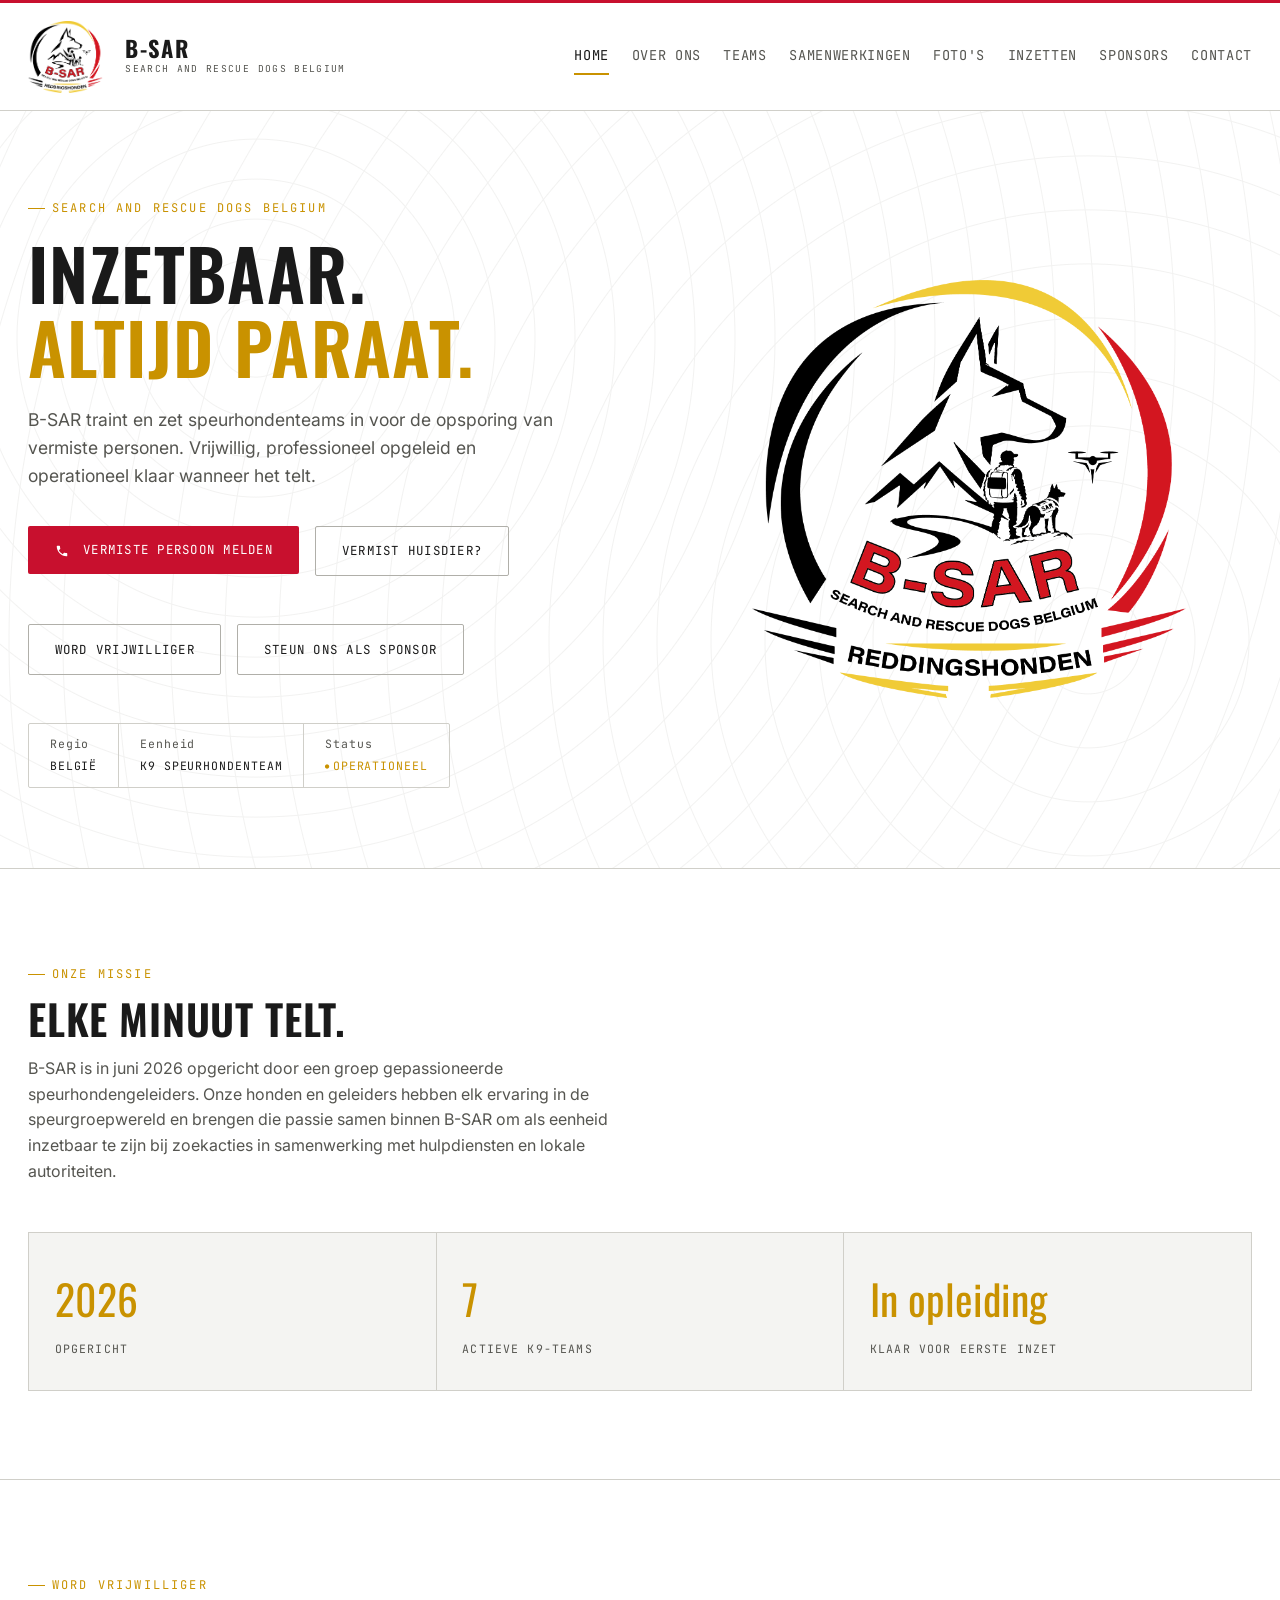
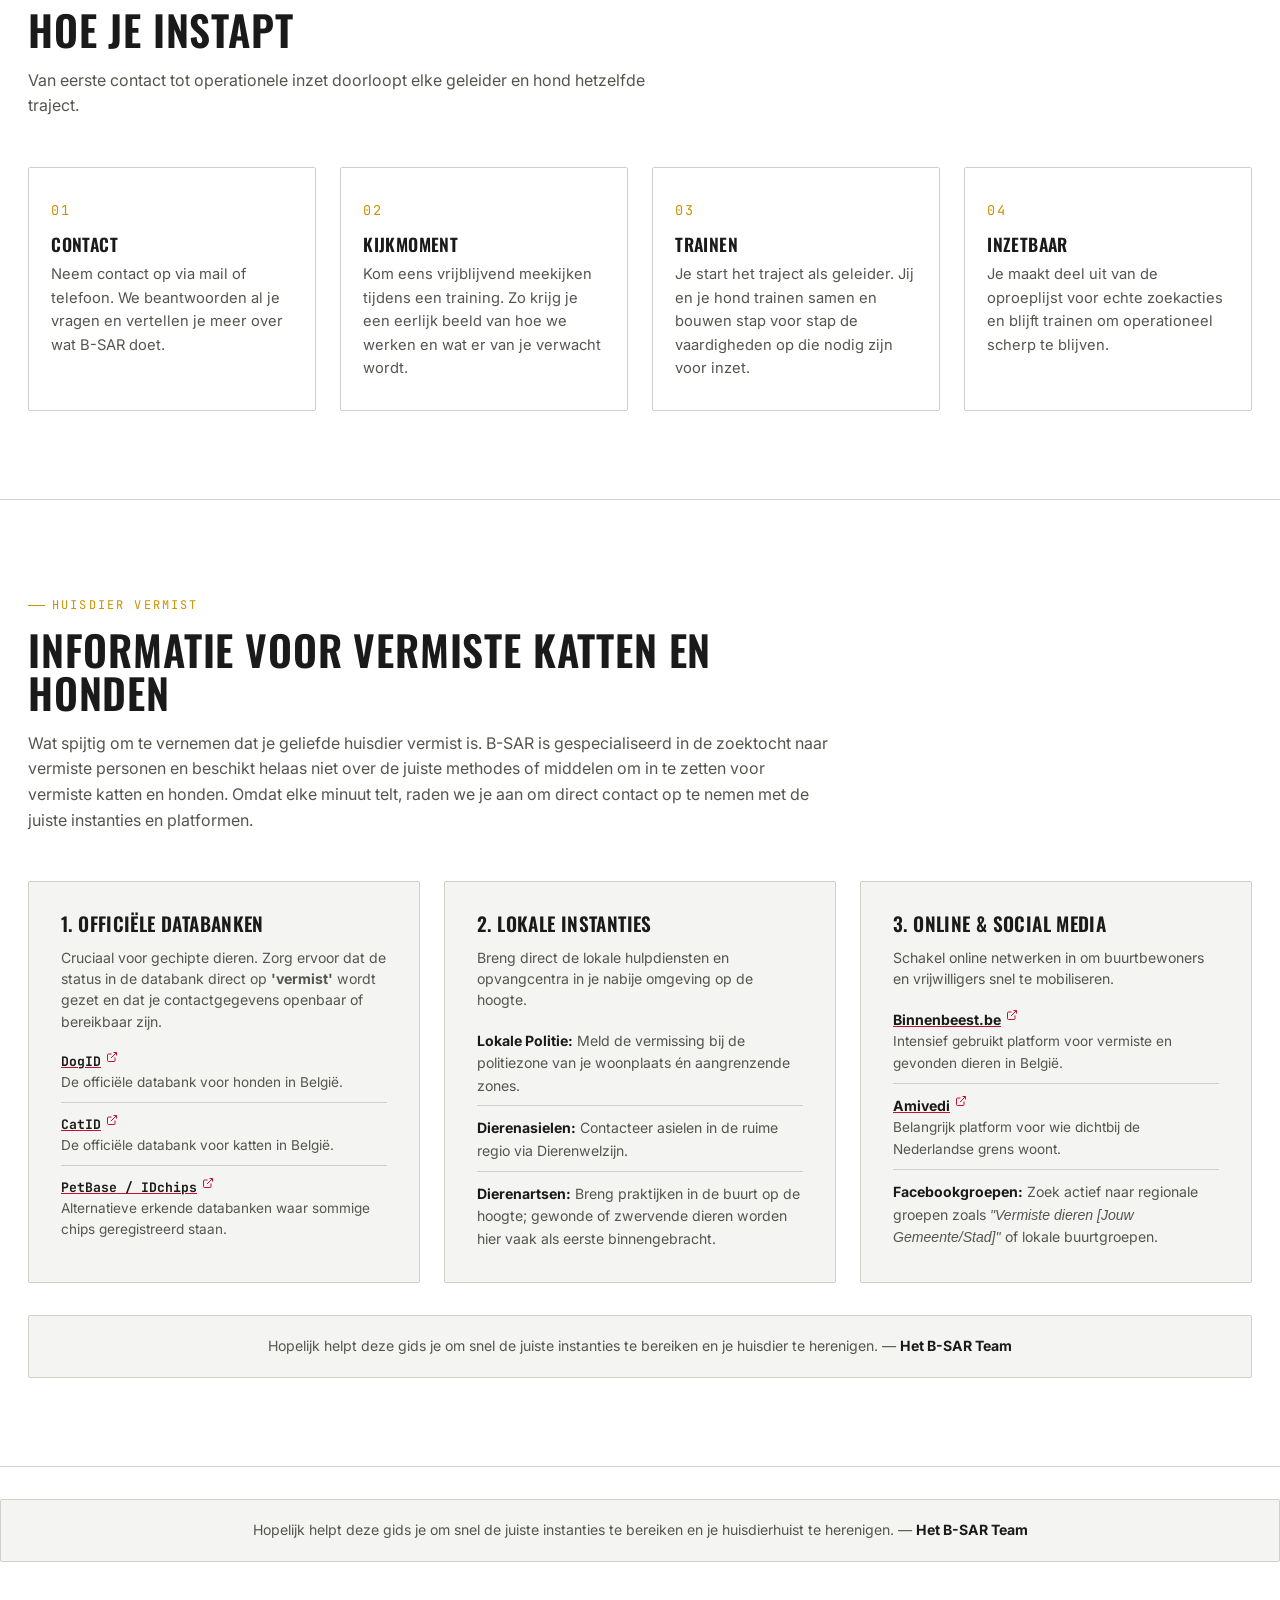
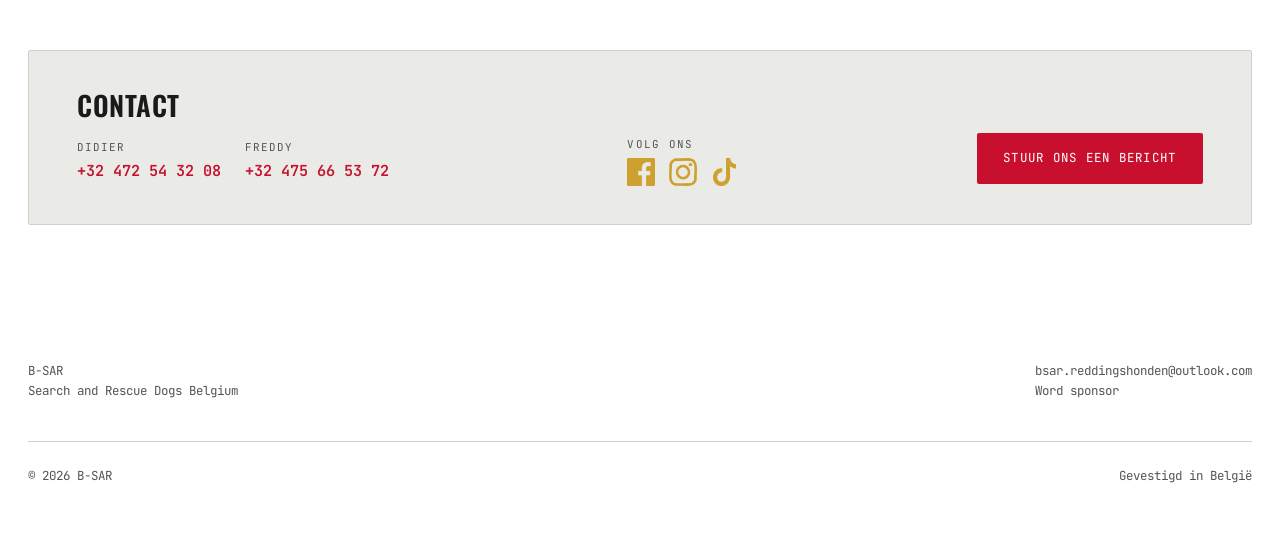
==== commit cd853e8c: "beter verwijzing naar externe links" ====
--- a/index.html
+++ b/index.html
@@ -187,16 +187,25 @@
           </p>
           <ul style="list-style: none; display: flex; flex-direction: column; gap: 0.7rem; font-family: var(--font-mono); font-size: 0.82rem;">
             <li style="border-bottom: 1px solid var(--color-steel); padding-bottom: 0.5rem;">
-              <a href="https://www.dogid.be" target="_blank" rel="noopener" style="color: var(--color-red); text-decoration: underline;"><strong style="color: var(--color-bone); display: block;">DogID ↗</strong></a>
-              De officiële databank voor honden in België.
-            </li>
-            <li style="border-bottom: 1px solid var(--color-steel); padding-bottom: 0.5rem;">
-              <a href="https://www.catid.be" target="_blank" rel="noopener" style="color: var(--color-red); text-decoration: underline;"><strong style="color: var(--color-bone); display: block;">CatID ↗</strong></a>
-              De officiële databank voor katten in België.
+              <a href="https://www.dogid.be" target="_blank" rel="noopener" style="color: var(--color-red); text-decoration: underline; display: inline-flex; items-center; gap: 0.3rem;">
+                <strong style="color: var(--color-bone);">DogID</strong>
+                <svg width="12" height="12" viewBox="0 0 24 24" fill="none" stroke="currentColor" stroke-width="2"><path d="M18 13v6a2 2 0 0 1-2 2H5a2 2 0 0 1-2-2V8a2 2 0 0 1 2-2h6"></path><polyline points="15 3 21 3 21 9"></polyline><line x1="10" y1="14" x2="21" y2="3"></line></svg>
+              </a>
+              <span style="display: block; color: var(--color-bone-dim); font-family: var(--font-body); font-size: 0.85rem;">De officiële databank voor honden in België.</span>
+            </li>
+            <li style="border-bottom: 1px solid var(--color-steel); padding-bottom: 0.5rem;">
+              <a href="https://www.catid.be" target="_blank" rel="noopener" style="color: var(--color-red); text-decoration: underline; display: inline-flex; items-center; gap: 0.3rem;">
+                <strong style="color: var(--color-bone);">CatID</strong>
+                <svg width="12" height="12" viewBox="0 0 24 24" fill="none" stroke="currentColor" stroke-width="2"><path d="M18 13v6a2 2 0 0 1-2 2H5a2 2 0 0 1-2-2V8a2 2 0 0 1 2-2h6"></path><polyline points="15 3 21 3 21 9"></polyline><line x1="10" y1="14" x2="21" y2="3"></line></svg>
+              </a>
+              <span style="display: block; color: var(--color-bone-dim); font-family: var(--font-body); font-size: 0.85rem;">De officiële databank voor katten in België.</span>
             </li>
             <li>
-              <a href="https://petbase.eu" target="_blank" rel="noopener" style="color: var(--color-red); text-decoration: underline;"><strong style="color: var(--color-bone); display: block;">PetBase / IDchips ↗</strong></a>
-              Alternatieve erkende databanken waar sommige chips geregistreerd staan.
+              <a href="https://petbase.eu" target="_blank" rel="noopener" style="color: var(--color-red); text-decoration: underline; display: inline-flex; items-center; gap: 0.3rem;">
+                <strong style="color: var(--color-bone);">PetBase / IDchips</strong>
+                <svg width="12" height="12" viewBox="0 0 24 24" fill="none" stroke="currentColor" stroke-width="2"><path d="M18 13v6a2 2 0 0 1-2 2H5a2 2 0 0 1-2-2V8a2 2 0 0 1 2-2h6"></path><polyline points="15 3 21 3 21 9"></polyline><line x1="10" y1="14" x2="21" y2="3"></line></svg>
+              </a>
+              <span style="display: block; color: var(--color-bone-dim); font-family: var(--font-body); font-size: 0.85rem;">Alternatieve erkende databanken waar sommige chips geregistreerd staan.</span>
             </li>
           </ul>
         </div>
@@ -209,10 +218,10 @@
           </p>
           <ul style="list-style: none; display: flex; flex-direction: column; gap: 0.7rem; font-size: 0.88rem; color: var(--color-bone-dim);">
             <li style="border-bottom: 1px solid var(--color-steel); padding-bottom: 0.5rem;">
-              <strong style="color: var(--color-bone);">Lokale Politie:</strong> Meld de vermissing bij de politiezone van je woonplaats én aangrenzende zones (zij ontvangen vaak meldingen van gevonden dieren).
-            </li>
-            <li style="border-bottom: 1px solid var(--color-steel); padding-bottom: 0.5rem;">
-              <strong style="color: var(--color-bone);">Dierenasielen:</strong> Contacteer asielen in de ruime regio. Een overzicht van erkende asielen vind je via Dierenwelzijn.
+              <strong style="color: var(--color-bone);">Lokale Politie:</strong> Meld de vermissing bij de politiezone van je woonplaats én aangrenzende zones.
+            </li>
+            <li style="border-bottom: 1px solid var(--color-steel); padding-bottom: 0.5rem;">
+              <strong style="color: var(--color-bone);">Dierenasielen:</strong> Contacteer asielen in de ruime regio via Dierenwelzijn.
             </li>
             <li>
               <strong style="color: var(--color-bone);">Dierenartsen:</strong> Breng praktijken in de buurt op de hoogte; gewonde of zwervende dieren worden hier vaak als eerste binnengebracht.
@@ -228,12 +237,18 @@
           </p>
           <ul style="list-style: none; display: flex; flex-direction: column; gap: 0.7rem; font-size: 0.88rem; color: var(--color-bone-dim);">
             <li style="border-bottom: 1px solid var(--color-steel); padding-bottom: 0.5rem;">
-              <a href="https://www.binnenbeest.be" target="_blank" rel="noopener" style="color: var(--color-red); text-decoration: underline;"><strong style="color: var(--color-bone); display: block;">Binnenbeest.be ↗</strong></a>
-              Intensief gebruikt platform voor vermiste en gevonden dieren in België.
-            </li>
-            <li style="border-bottom: 1px solid var(--color-steel); padding-bottom: 0.5rem;">
-              <a href="https://www.amivedi.nl" target="_blank" rel="noopener" style="color: var(--color-red); text-decoration: underline;"><strong style="color: var(--color-bone); display: block;">Amivedi ↗</strong></a>
-              Belangrijk platform voor wie dichtbij de Nederlandse grens woont.
+              <a href="https://www.binnenbeest.be" target="_blank" rel="noopener" style="color: var(--color-red); text-decoration: underline; display: inline-flex; items-center; gap: 0.3rem;">
+                <strong style="color: var(--color-bone);">Binnenbeest.be</strong>
+                <svg width="12" height="12" viewBox="0 0 24 24" fill="none" stroke="currentColor" stroke-width="2"><path d="M18 13v6a2 2 0 0 1-2 2H5a2 2 0 0 1-2-2V8a2 2 0 0 1 2-2h6"></path><polyline points="15 3 21 3 21 9"></polyline><line x1="10" y1="14" x2="21" y2="3"></line></svg>
+              </a>
+              <span style="display: block; font-size: 0.85rem;">Intensief gebruikt platform voor vermiste en gevonden dieren in België.</span>
+            </li>
+            <li style="border-bottom: 1px solid var(--color-steel); padding-bottom: 0.5rem;">
+              <a href="https://www.amivedi.nl" target="_blank" rel="noopener" style="color: var(--color-red); text-decoration: underline; display: inline-flex; items-center; gap: 0.3rem;">
+                <strong style="color: var(--color-bone);">Amivedi</strong>
+                <svg width="12" height="12" viewBox="0 0 24 24" fill="none" stroke="currentColor" stroke-width="2"><path d="M18 13v6a2 2 0 0 1-2 2H5a2 2 0 0 1-2-2V8a2 2 0 0 1 2-2h6"></path><polyline points="15 3 21 3 21 9"></polyline><line x1="10" y1="14" x2="21" y2="3"></line></svg>
+              </a>
+              <span style="display: block; font-size: 0.85rem;">Belangrijk platform voor wie dichtbij de Nederlandse grens woont.</span>
             </li>
             <li>
               <strong style="color: var(--color-bone);">Facebookgroepen:</strong> Zoek actief naar regionale groepen zoals <em>"Vermiste dieren [Jouw Gemeente/Stad]"</em> of lokale buurtgroepen.
@@ -242,6 +257,12 @@
         </div>
 
       </div>
+
+      <div style="margin-top: 2rem; padding: 1.2rem; background: var(--color-charcoal); border: 1px solid var(--color-steel); border-radius: var(--radius); font-size: 0.88rem; color: var(--color-bone-dim); text-align: center;">
+        Hopelijk helpt deze gids je om snel de juiste instanties te bereiken en je huisdier te herenigen. — <strong style="color: var(--color-bone);">Het B-SAR Team</strong>
+      </div>
+    </div>
+  </section>
 
       <div style="margin-top: 2rem; padding: 1.2rem; background: var(--color-charcoal); border: 1px solid var(--color-steel); border-radius: var(--radius); font-size: 0.88rem; color: var(--color-bone-dim); text-align: center;">
         Hopelijk helpt deze gids je om snel de juiste instanties te bereiken en je huisdierhuist te herenigen. — <strong style="color: var(--color-bone);">Het B-SAR Team</strong>
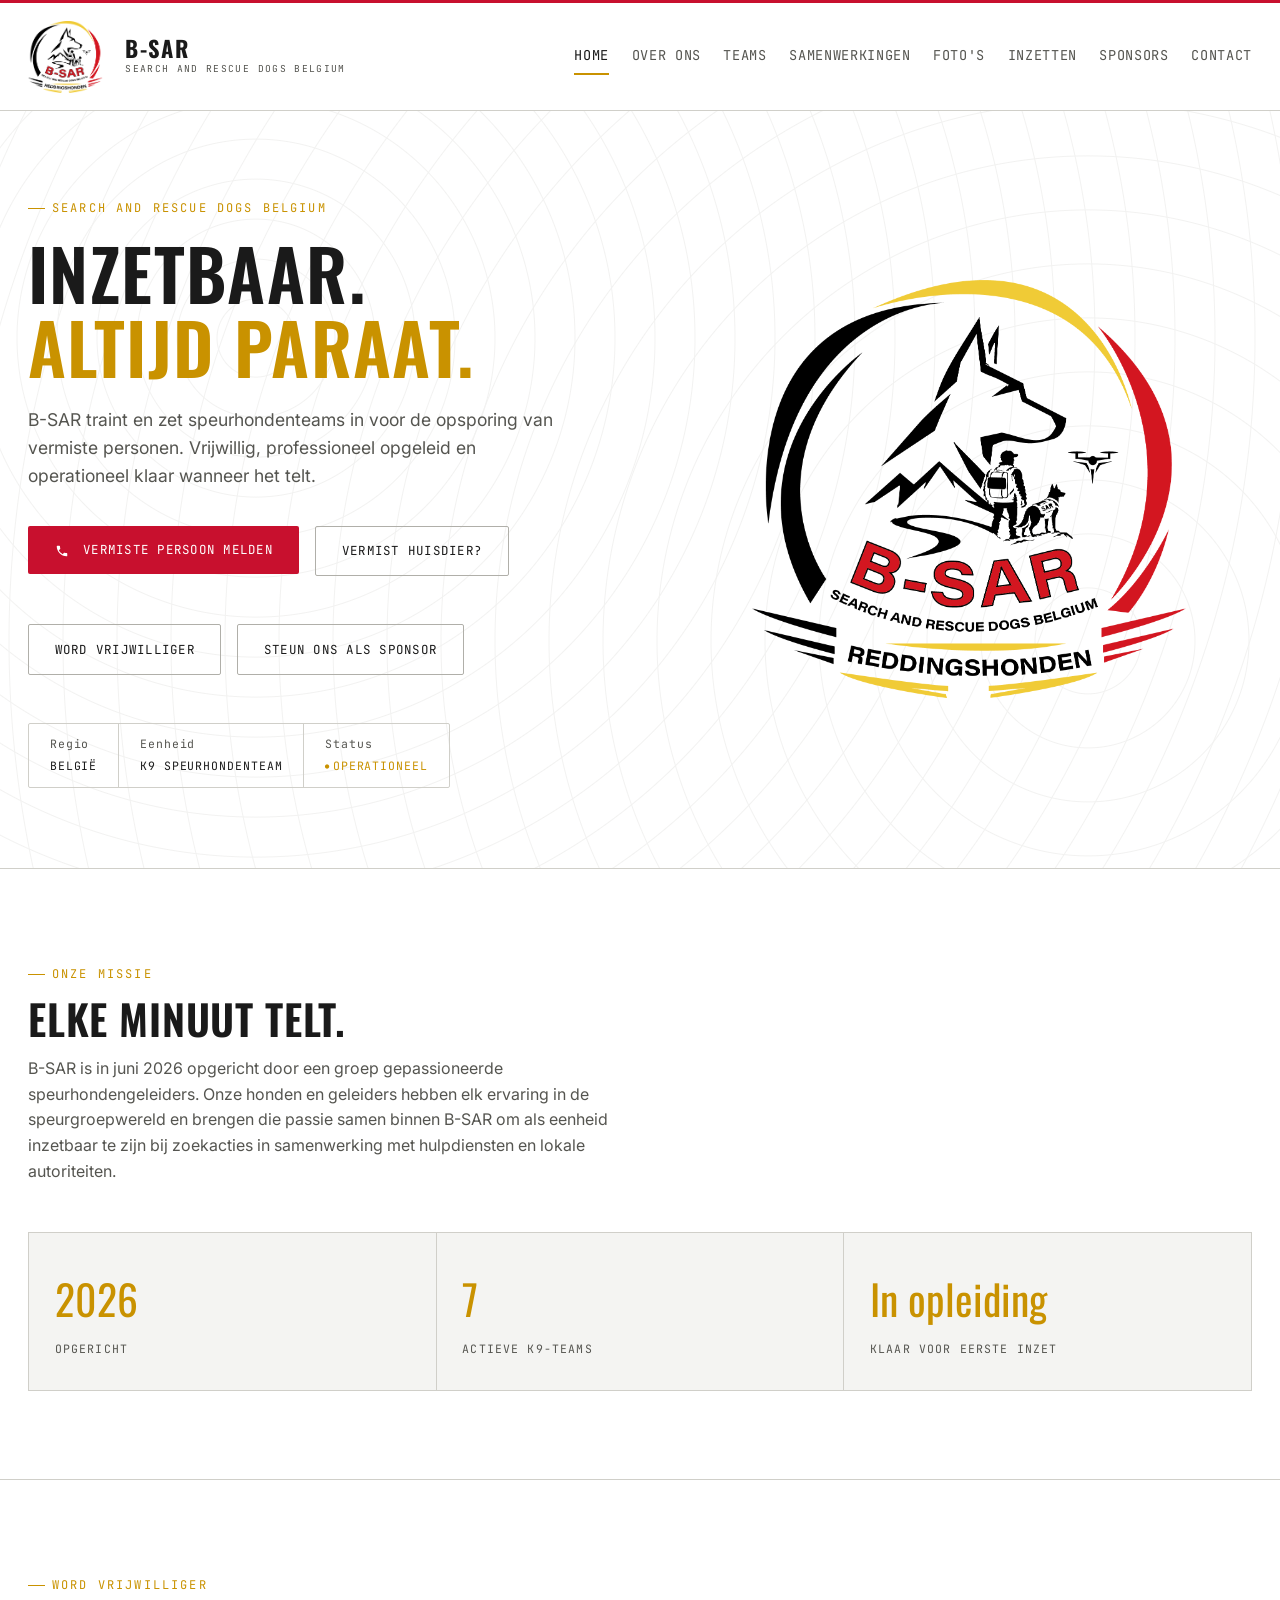
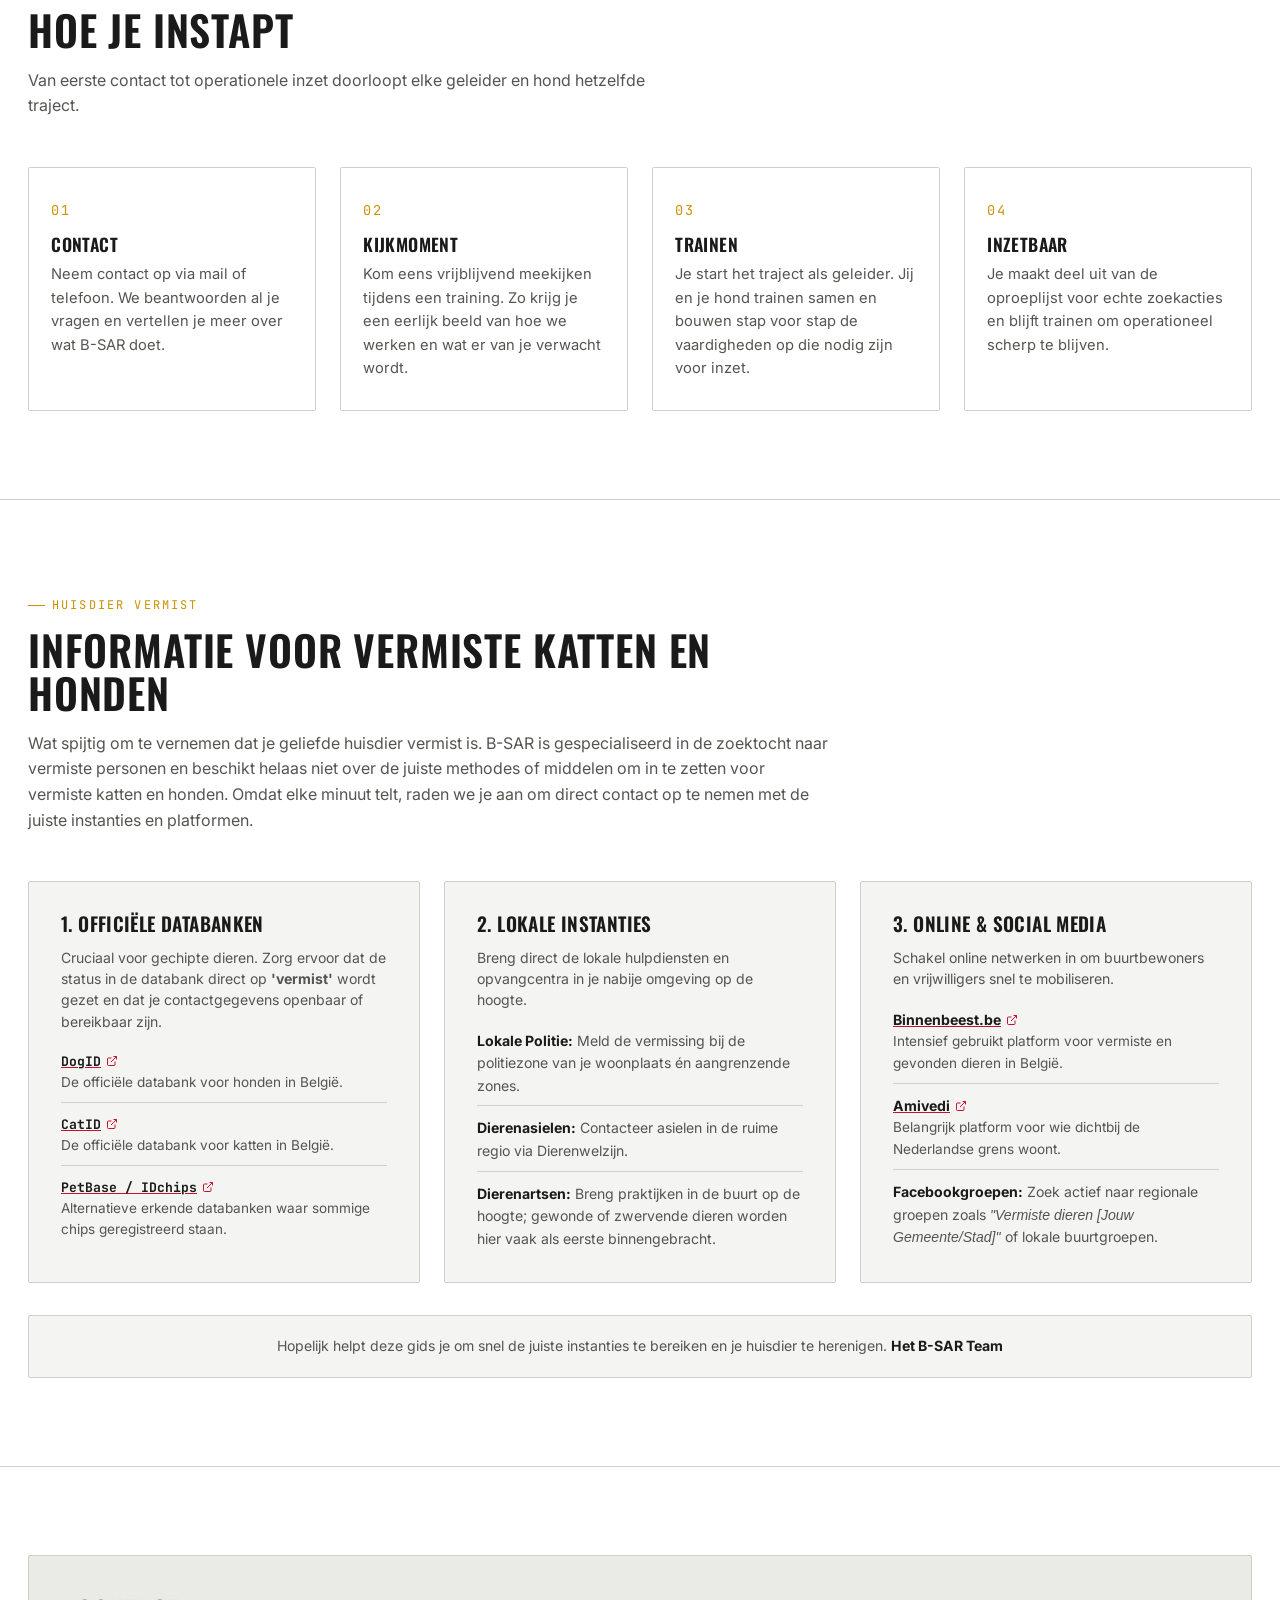
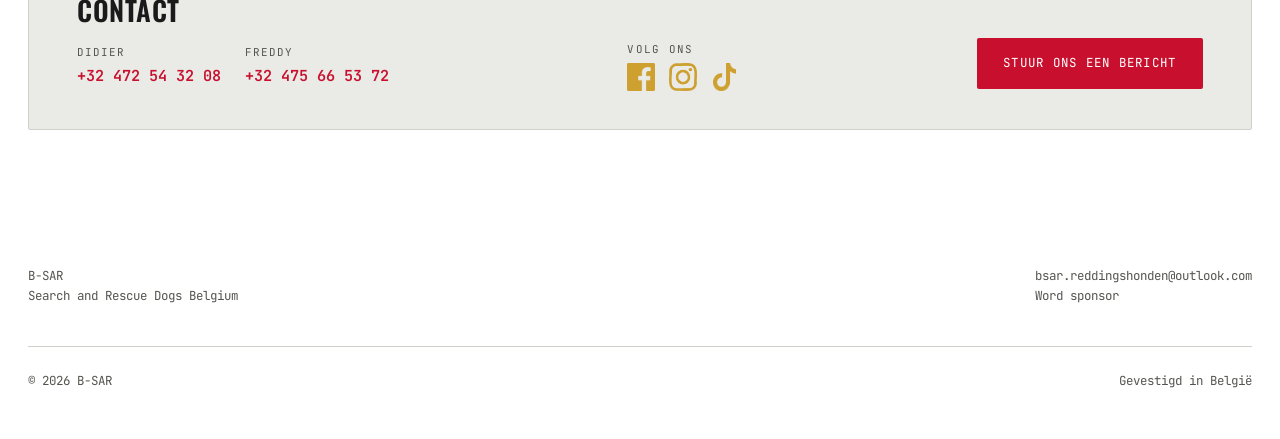
==== commit d0cc166b: "Update index.html" ====
--- a/index.html
+++ b/index.html
@@ -259,13 +259,7 @@
       </div>
 
       <div style="margin-top: 2rem; padding: 1.2rem; background: var(--color-charcoal); border: 1px solid var(--color-steel); border-radius: var(--radius); font-size: 0.88rem; color: var(--color-bone-dim); text-align: center;">
-        Hopelijk helpt deze gids je om snel de juiste instanties te bereiken en je huisdier te herenigen. — <strong style="color: var(--color-bone);">Het B-SAR Team</strong>
-      </div>
-    </div>
-  </section>
-
-      <div style="margin-top: 2rem; padding: 1.2rem; background: var(--color-charcoal); border: 1px solid var(--color-steel); border-radius: var(--radius); font-size: 0.88rem; color: var(--color-bone-dim); text-align: center;">
-        Hopelijk helpt deze gids je om snel de juiste instanties te bereiken en je huisdierhuist te herenigen. — <strong style="color: var(--color-bone);">Het B-SAR Team</strong>
+        Hopelijk helpt deze gids je om snel de juiste instanties te bereiken en je huisdier te herenigen. <strong style="color: var(--color-bone);">Het B-SAR Team</strong>
       </div>
     </div>
   </section>
--- a/assets/style.css
+++ b/assets/style.css
@@ -577,7 +577,7 @@
    =========================================================== */
 .slider-container {
   position: relative;
-  max-width: 1100px; /* Groter gemaakt voor betere zichtbaarheid */
+  max-width: 1100px;
   margin: 0 auto;
   overflow: hidden;
   border: 1px solid var(--color-steel);
@@ -911,12 +911,13 @@
   text-decoration: none;
 }
 .cta-number-item a:hover { text-decoration: underline; }
+
 /* ===========================================================
    CTA BAND & SOCIAL MEDIA UITLIJNING
    =========================================================== */
 .cta-band {
   display: flex;
-  align-items: flex-end; /* Lijnt alles onderaan uit op gelijke hoogte */
+  align-items: flex-end;
   justify-content: space-between;
   gap: 2rem;
   background: var(--color-panel);
@@ -947,7 +948,7 @@
   display: flex;
   align-items: center;
   gap: 0.85rem;
-  height: 24px; /* Zorgt dat de hoogte van de icoon-rij exact klopt met de tekst */
+  height: 24px;
 }
 
 .social-icon-btn {
@@ -989,4 +990,34 @@
     width: 100%;
     text-align: center;
   }
+}
+
+/* ===========================================================
+   HOVER EN KLIK EFFECTEN VOOR VERMISTE DIEREN LINKS
+   =========================================================== */
+#vermiste-dieren a {
+  color: var(--color-red);
+  text-decoration: underline;
+  display: inline-flex;
+  align-items: center;
+  gap: 0.3rem;
+  transition: color 0.2s ease, transform 0.15s ease;
+}
+
+#vermiste-dieren a:hover {
+  color: #a00c24; /* Iets donkerdere rode tint bij hover */
+  transform: translateY(-1px); /* Subtiel lift-effect zoals de knoppen */
+}
+
+#vermiste-dieren a:hover svg {
+  transform: translate(2px, -2px); /* Laat het pijltje subtiel naar rechts-boven bewegen */
+  transition: transform 0.2s ease;
+}
+
+#vermiste-dieren a:active {
+  transform: translateY(1px); /* Klik-effect */
+}
+
+#vermiste-dieren svg {
+  transition: transform 0.2s ease;
 }
